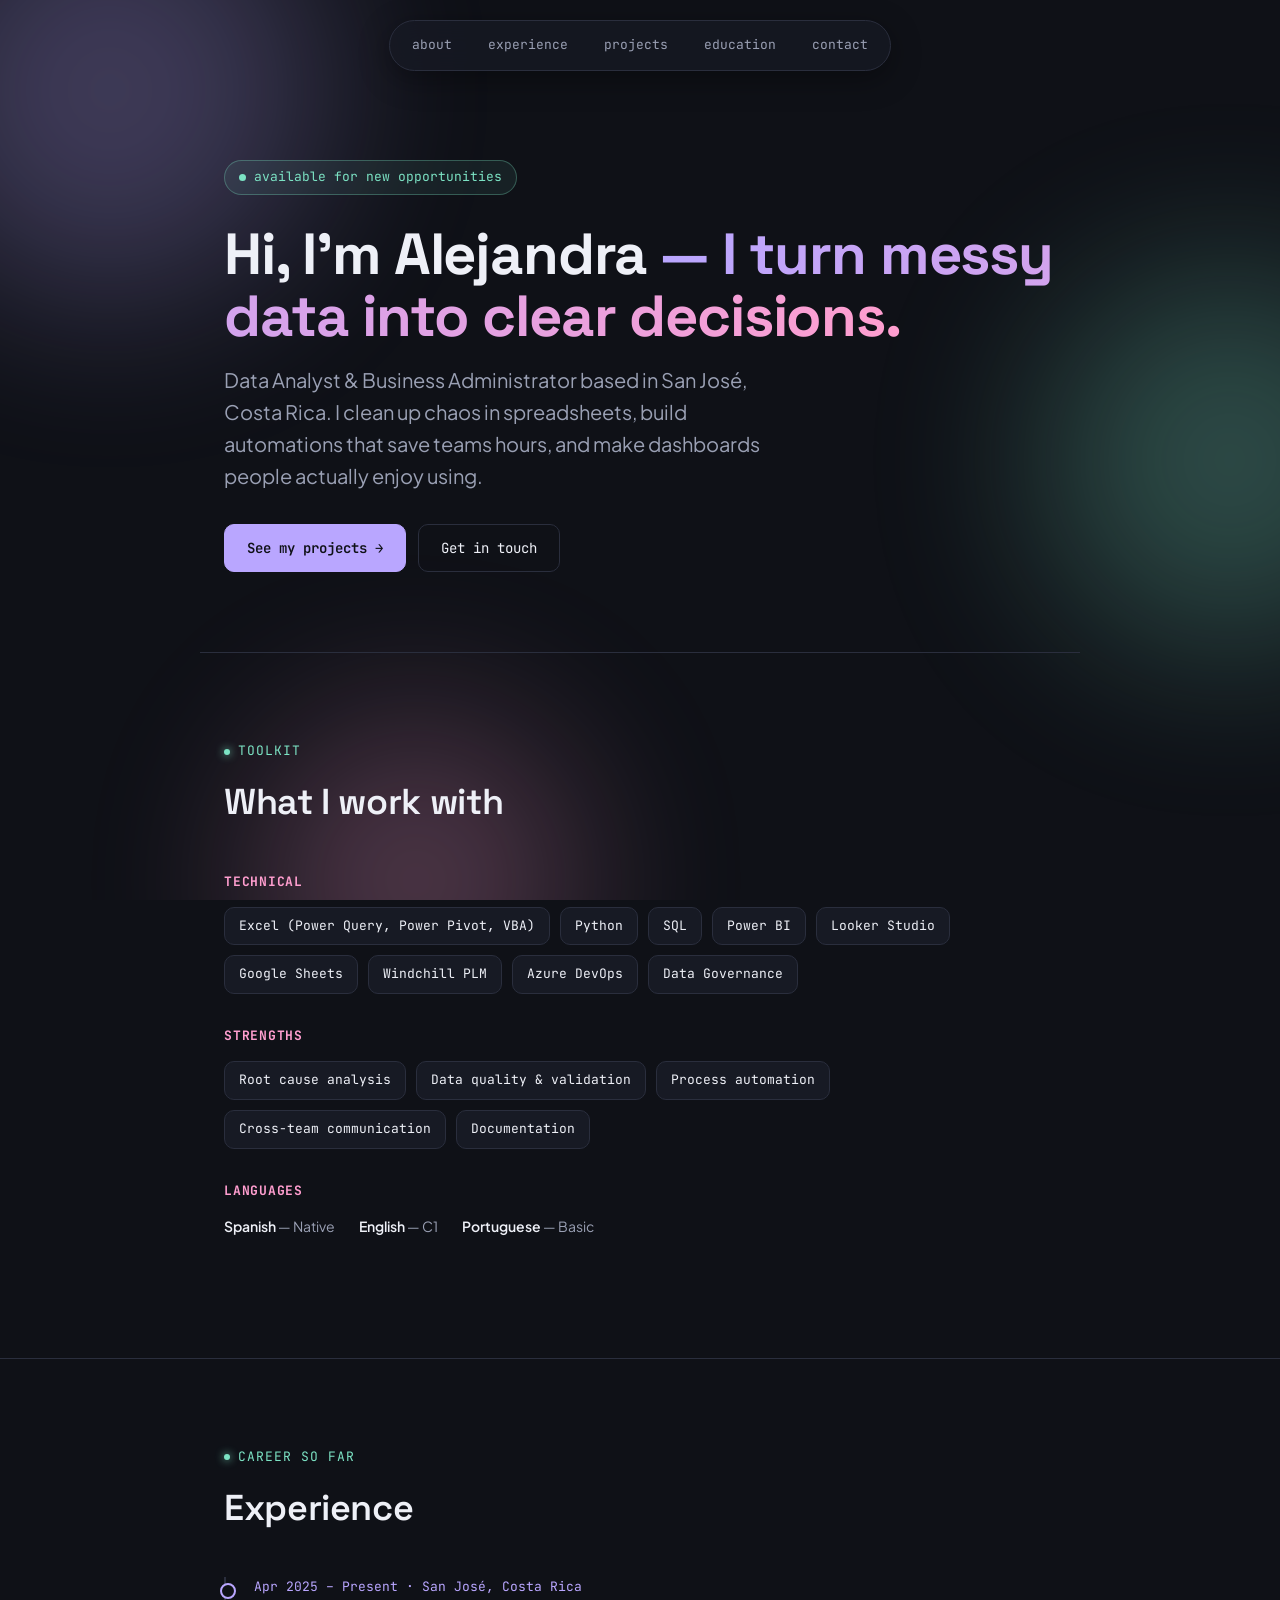
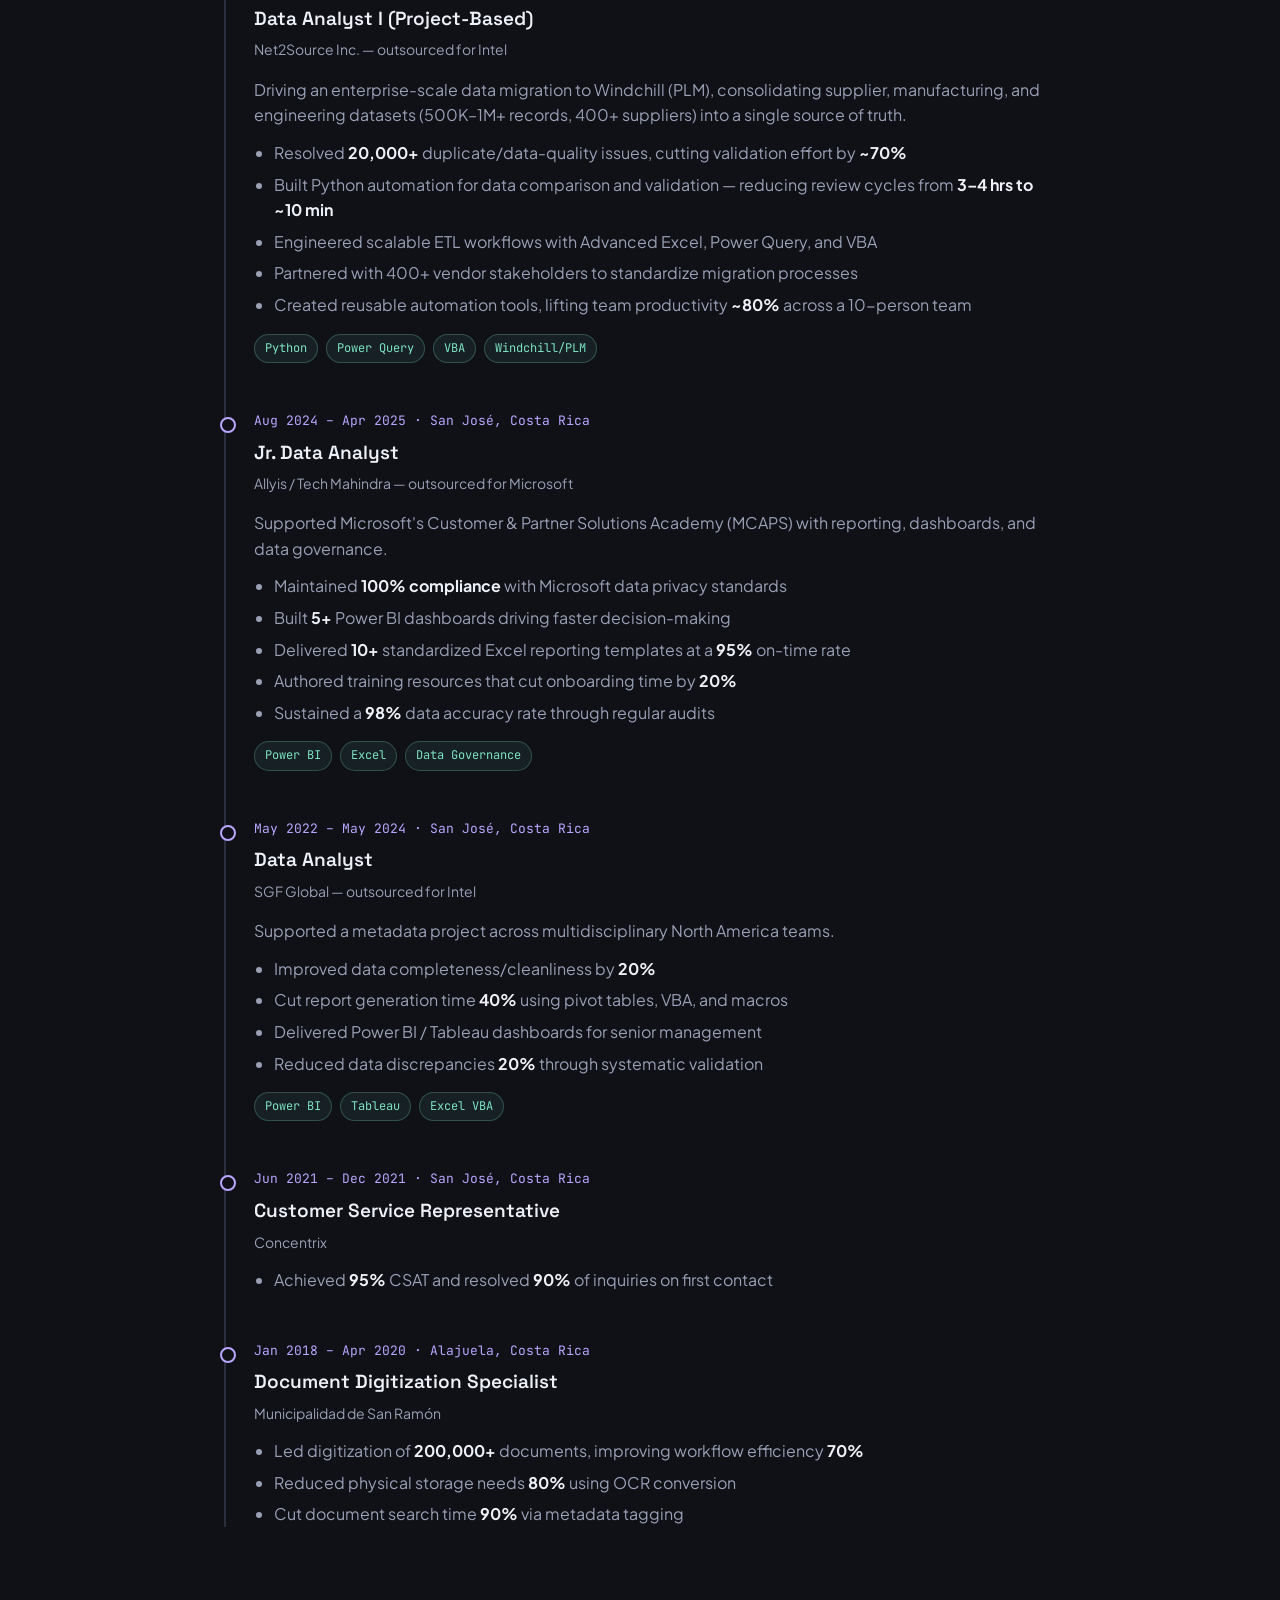
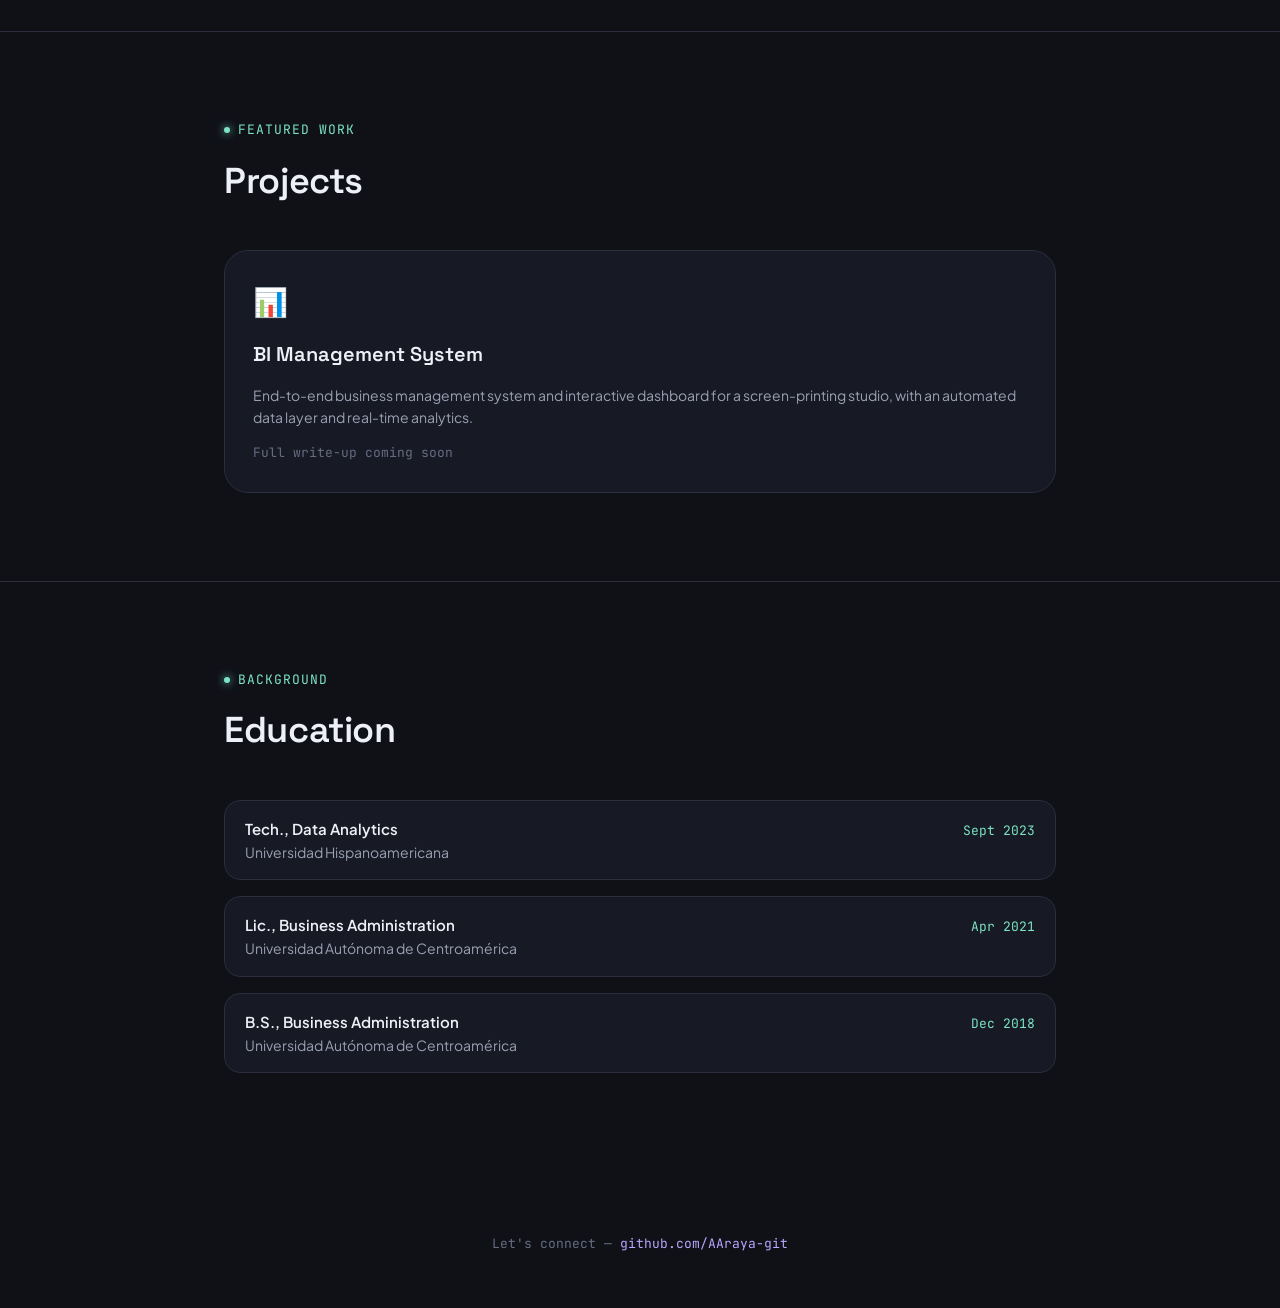
==== index.html @ 1ccbc2a0 "Add files via upload" ====
<!DOCTYPE html>
<html lang="en">
<head>
<meta charset="UTF-8">
<meta name="viewport" content="width=device-width, initial-scale=1.0">
<title>Alejandra Araya — Data Analyst</title>
<meta name="description" content="Data Analyst & Business Administrator specializing in data quality, automation, and analytics.">
<link rel="preconnect" href="https://fonts.googleapis.com">
<link rel="preconnect" href="https://fonts.gstatic.com" crossorigin>
<link href="https://fonts.googleapis.com/css2?family=Space+Grotesk:wght@500;600;700&family=Plus+Jakarta+Sans:wght@400;500;600&family=JetBrains+Mono:wght@400;500&display=swap" rel="stylesheet">
<link rel="stylesheet" href="style.css">
</head>
<body>

<div class="orb-field">
  <div class="orb orb-1"></div>
  <div class="orb orb-2"></div>
  <div class="orb orb-3"></div>
</div>

<nav class="nav-pill">
  <a href="#about">about</a>
  <a href="#experience">experience</a>
  <a href="#projects">projects</a>
  <a href="#education">education</a>
  <a href="#contact">contact</a>
</nav>

<header class="hero wrap" id="about">
  <div class="status-chip"><span class="dot"></span> available for new opportunities</div>
  <h1>Hi, I'm Alejandra <span class="accent">— I turn messy data into clear decisions.</span></h1>
  <p class="role">Data Analyst &amp; Business Administrator based in San José, Costa Rica. I clean up chaos in spreadsheets, build automations that save teams hours, and make dashboards people actually enjoy using.</p>
  <div class="hero-cta">
    <a class="btn btn-primary" href="#projects">See my projects →</a>
    <a class="btn" href="#contact">Get in touch</a>
  </div>
</header>

<section id="skills">
  <div class="wrap">
    <p class="eyebrow">toolkit</p>
    <h2 class="section-title">What I work with</h2>

    <div class="skills-block">
      <h3>Technical</h3>
      <div class="chip-row">
        <span class="chip">Excel (Power Query, Power Pivot, VBA)</span>
        <span class="chip">Python</span>
        <span class="chip">SQL</span>
        <span class="chip">Power BI</span>
        <span class="chip">Looker Studio</span>
        <span class="chip">Google Sheets</span>
        <span class="chip">Windchill PLM</span>
        <span class="chip">Azure DevOps</span>
        <span class="chip">Data Governance</span>
      </div>
    </div>

    <div class="skills-block">
      <h3>Strengths</h3>
      <div class="chip-row">
        <span class="chip">Root cause analysis</span>
        <span class="chip">Data quality &amp; validation</span>
        <span class="chip">Process automation</span>
        <span class="chip">Cross-team communication</span>
        <span class="chip">Documentation</span>
      </div>
    </div>

    <div class="skills-block">
      <h3>Languages</h3>
      <div class="langs">
        <span class="lang-item"><strong>Spanish</strong> — Native</span>
        <span class="lang-item"><strong>English</strong> — C1</span>
        <span class="lang-item"><strong>Portuguese</strong> — Basic</span>
      </div>
    </div>
  </div>
</section>

<section id="experience">
  <div class="wrap">
    <p class="eyebrow">career so far</p>
    <h2 class="section-title">Experience</h2>

    <div class="timeline">

      <div class="timeline-item">
        <div class="timeline-date">Apr 2025 – Present · San José, Costa Rica</div>
        <h3>Data Analyst I (Project-Based)</h3>
        <div class="company">Net2Source Inc. — outsourced for Intel</div>
        <p class="summary">Driving an enterprise-scale data migration to Windchill (PLM), consolidating supplier, manufacturing, and engineering datasets (500K–1M+ records, 400+ suppliers) into a single source of truth.</p>
        <ul>
          <li>Resolved <strong>20,000+</strong> duplicate/data-quality issues, cutting validation effort by <strong>~70%</strong></li>
          <li>Built Python automation for data comparison and validation — reducing review cycles from <strong>3–4 hrs to ~10 min</strong></li>
          <li>Engineered scalable ETL workflows with Advanced Excel, Power Query, and VBA</li>
          <li>Partnered with 400+ vendor stakeholders to standardize migration processes</li>
          <li>Created reusable automation tools, lifting team productivity <strong>~80%</strong> across a 10-person team</li>
        </ul>
        <div class="stack-row">
          <span class="stack-tag">Python</span>
          <span class="stack-tag">Power Query</span>
          <span class="stack-tag">VBA</span>
          <span class="stack-tag">Windchill/PLM</span>
        </div>
      </div>

      <div class="timeline-item">
        <div class="timeline-date">Aug 2024 – Apr 2025 · San José, Costa Rica</div>
        <h3>Jr. Data Analyst</h3>
        <div class="company">Allyis / Tech Mahindra — outsourced for Microsoft</div>
        <p class="summary">Supported Microsoft's Customer &amp; Partner Solutions Academy (MCAPS) with reporting, dashboards, and data governance.</p>
        <ul>
          <li>Maintained <strong>100% compliance</strong> with Microsoft data privacy standards</li>
          <li>Built <strong>5+</strong> Power BI dashboards driving faster decision-making</li>
          <li>Delivered <strong>10+</strong> standardized Excel reporting templates at a <strong>95%</strong> on-time rate</li>
          <li>Authored training resources that cut onboarding time by <strong>20%</strong></li>
          <li>Sustained a <strong>98%</strong> data accuracy rate through regular audits</li>
        </ul>
        <div class="stack-row">
          <span class="stack-tag">Power BI</span>
          <span class="stack-tag">Excel</span>
          <span class="stack-tag">Data Governance</span>
        </div>
      </div>

      <div class="timeline-item">
        <div class="timeline-date">May 2022 – May 2024 · San José, Costa Rica</div>
        <h3>Data Analyst</h3>
        <div class="company">SGF Global — outsourced for Intel</div>
        <p class="summary">Supported a metadata project across multidisciplinary North America teams.</p>
        <ul>
          <li>Improved data completeness/cleanliness by <strong>20%</strong></li>
          <li>Cut report generation time <strong>40%</strong> using pivot tables, VBA, and macros</li>
          <li>Delivered Power BI / Tableau dashboards for senior management</li>
          <li>Reduced data discrepancies <strong>20%</strong> through systematic validation</li>
        </ul>
        <div class="stack-row">
          <span class="stack-tag">Power BI</span>
          <span class="stack-tag">Tableau</span>
          <span class="stack-tag">Excel VBA</span>
        </div>
      </div>

      <div class="timeline-item">
        <div class="timeline-date">Jun 2021 – Dec 2021 · San José, Costa Rica</div>
        <h3>Customer Service Representative</h3>
        <div class="company">Concentrix</div>
        <ul>
          <li>Achieved <strong>95%</strong> CSAT and resolved <strong>90%</strong> of inquiries on first contact</li>
        </ul>
      </div>

      <div class="timeline-item">
        <div class="timeline-date">Jan 2018 – Apr 2020 · Alajuela, Costa Rica</div>
        <h3>Document Digitization Specialist</h3>
        <div class="company">Municipalidad de San Ramón</div>
        <ul>
          <li>Led digitization of <strong>200,000+</strong> documents, improving workflow efficiency <strong>70%</strong></li>
          <li>Reduced physical storage needs <strong>80%</strong> using OCR conversion</li>
          <li>Cut document search time <strong>90%</strong> via metadata tagging</li>
        </ul>
      </div>

    </div>
  </div>
</section>

<section id="projects">
  <div class="wrap">
    <p class="eyebrow">featured work</p>
    <h2 class="section-title">Projects</h2>

    <div class="project-grid">
      <div class="project-card" style="cursor:default;">
        <div class="emoji">📊</div>
        <h3>BI Management System</h3>
        <p>End-to-end business management system and interactive dashboard for a screen-printing studio, with an automated data layer and real-time analytics.</p>
        <span class="view-link" style="color:var(--text-faint);">Full write-up coming soon</span>
      </div>
    </div>
  </div>
</section>

<section id="education">
  <div class="wrap">
    <p class="eyebrow">background</p>
    <h2 class="section-title">Education</h2>

    <div class="edu-list">
      <div class="edu-item">
        <div>
          <div class="degree">Tech., Data Analytics</div>
          <div class="school">Universidad Hispanoamericana</div>
        </div>
        <div class="year">Sept 2023</div>
      </div>
      <div class="edu-item">
        <div>
          <div class="degree">Lic., Business Administration</div>
          <div class="school">Universidad Autónoma de Centroamérica</div>
        </div>
        <div class="year">Apr 2021</div>
      </div>
      <div class="edu-item">
        <div>
          <div class="degree">B.S., Business Administration</div>
          <div class="school">Universidad Autónoma de Centroamérica</div>
        </div>
        <div class="year">Dec 2018</div>
      </div>
    </div>
  </div>
</section>

<footer id="contact">
  <div class="wrap">
    <p>Let's connect — <a href="https://github.com/AAraya-git">github.com/AAraya-git</a></p>
  </div>
</footer>

</body>
</html>
---- style.css ----
/* =============================================
   Alejandra Araya — Portfolio
   Design tokens: dark, techy, cute
   ============================================= */

:root {
  --bg-deep: #0f1117;
  --bg-panel: #171a24;
  --bg-panel-hover: #1d2130;
  --border-soft: #2a2e3d;

  --lavender: #b9a6ff;
  --mint: #7ce3c4;
  --pink: #ff9ecf;

  --text-primary: #eef0f7;
  --text-muted: #9aa0b4;
  --text-faint: #666c82;

  --font-display: "Space Grotesk", sans-serif;
  --font-body: "Plus Jakarta Sans", sans-serif;
  --font-mono: "JetBrains Mono", monospace;

  --radius-lg: 24px;
  --radius-md: 16px;
  --radius-sm: 10px;

  --max-width: 880px;
}

* { box-sizing: border-box; }

html {
  scroll-behavior: smooth;
}

@media (prefers-reduced-motion: reduce) {
  html { scroll-behavior: auto; }
  *, *::before, *::after {
    animation-duration: 0.01ms !important;
    animation-iteration-count: 1 !important;
    transition-duration: 0.01ms !important;
  }
}

body {
  margin: 0;
  background: var(--bg-deep);
  color: var(--text-primary);
  font-family: var(--font-body);
  font-size: 16px;
  line-height: 1.6;
  -webkit-font-smoothing: antialiased;
  overflow-x: hidden;
}

/* ---------- Background ambience ---------- */

.orb-field {
  position: fixed;
  inset: 0;
  z-index: 0;
  pointer-events: none;
  overflow: hidden;
}

.orb {
  position: absolute;
  border-radius: 50%;
  filter: blur(90px);
  opacity: 0.28;
  animation: drift 22s ease-in-out infinite;
}

.orb-1 {
  width: 420px; height: 420px;
  background: var(--lavender);
  top: -120px; left: -100px;
  animation-delay: 0s;
}

.orb-2 {
  width: 380px; height: 380px;
  background: var(--mint);
  top: 30%; right: -140px;
  animation-delay: -8s;
}

.orb-3 {
  width: 320px; height: 320px;
  background: var(--pink);
  bottom: -140px; left: 20%;
  animation-delay: -14s;
}

@keyframes drift {
  0%, 100% { transform: translate(0, 0) scale(1); }
  50% { transform: translate(30px, -30px) scale(1.08); }
}

/* ---------- Layout shell ---------- */

.wrap {
  position: relative;
  z-index: 1;
  max-width: var(--max-width);
  margin: 0 auto;
  padding: 0 24px;
}

section {
  padding: 88px 0;
  border-bottom: 1px solid var(--border-soft);
}

section:last-of-type { border-bottom: none; }

.eyebrow {
  font-family: var(--font-mono);
  font-size: 13px;
  letter-spacing: 0.08em;
  text-transform: uppercase;
  color: var(--mint);
  margin: 0 0 12px;
  display: flex;
  align-items: center;
  gap: 8px;
}

.eyebrow::before {
  content: "";
  width: 6px;
  height: 6px;
  border-radius: 50%;
  background: var(--mint);
  box-shadow: 0 0 8px var(--mint);
}

h2.section-title {
  font-family: var(--font-display);
  font-size: clamp(28px, 4vw, 36px);
  margin: 0 0 40px;
  font-weight: 600;
  letter-spacing: -0.01em;
}

/* ---------- Nav ---------- */

.nav-pill {
  position: fixed;
  top: 20px;
  left: 50%;
  transform: translateX(-50%);
  z-index: 10;
  display: flex;
  gap: 4px;
  background: rgba(23, 26, 36, 0.75);
  backdrop-filter: blur(14px);
  border: 1px solid var(--border-soft);
  border-radius: 999px;
  padding: 6px;
  box-shadow: 0 8px 30px rgba(0,0,0,0.35);
}

.nav-pill a {
  font-family: var(--font-mono);
  font-size: 13px;
  color: var(--text-muted);
  text-decoration: none;
  padding: 8px 16px;
  border-radius: 999px;
  transition: color 0.2s, background 0.2s;
  white-space: nowrap;
}

.nav-pill a:hover,
.nav-pill a:focus-visible {
  color: var(--bg-deep);
  background: var(--mint);
}

/* ---------- Hero ---------- */

.hero {
  padding-top: 160px;
  padding-bottom: 80px;
  border-bottom: 1px solid var(--border-soft);
}

.status-chip {
  display: inline-flex;
  align-items: center;
  gap: 8px;
  font-family: var(--font-mono);
  font-size: 13px;
  color: var(--mint);
  background: rgba(124, 227, 196, 0.08);
  border: 1px solid rgba(124, 227, 196, 0.3);
  padding: 6px 14px;
  border-radius: 999px;
  margin-bottom: 28px;
}

.status-chip .dot {
  width: 7px;
  height: 7px;
  border-radius: 50%;
  background: var(--mint);
  box-shadow: 0 0 0 0 rgba(124, 227, 196, 0.6);
  animation: pulse 2s infinite;
}

@keyframes pulse {
  0% { box-shadow: 0 0 0 0 rgba(124, 227, 196, 0.5); }
  70% { box-shadow: 0 0 0 8px rgba(124, 227, 196, 0); }
  100% { box-shadow: 0 0 0 0 rgba(124, 227, 196, 0); }
}

.hero h1 {
  font-family: var(--font-display);
  font-size: clamp(38px, 6vw, 58px);
  line-height: 1.08;
  margin: 0 0 16px;
  font-weight: 700;
  letter-spacing: -0.02em;
}

.hero h1 .accent {
  background: linear-gradient(90deg, var(--lavender), var(--pink));
  -webkit-background-clip: text;
  background-clip: text;
  color: transparent;
}

.hero p.role {
  font-size: clamp(17px, 2.2vw, 20px);
  color: var(--text-muted);
  max-width: 560px;
  margin: 0 0 32px;
}

.hero-cta {
  display: flex;
  gap: 12px;
  flex-wrap: wrap;
}

.btn {
  font-family: var(--font-mono);
  font-size: 14px;
  text-decoration: none;
  padding: 12px 22px;
  border-radius: var(--radius-sm);
  border: 1px solid var(--border-soft);
  color: var(--text-primary);
  transition: transform 0.15s, border-color 0.15s, background 0.15s;
  display: inline-flex;
  align-items: center;
  gap: 8px;
}

.btn:hover, .btn:focus-visible {
  transform: translateY(-2px);
  border-color: var(--lavender);
}

.btn-primary {
  background: var(--lavender);
  color: var(--bg-deep);
  border-color: var(--lavender);
  font-weight: 600;
}

.btn-primary:hover, .btn-primary:focus-visible {
  background: #cabdff;
}

/* ---------- Skills ---------- */

.skills-block {
  margin-bottom: 32px;
}

.skills-block h3 {
  font-family: var(--font-mono);
  font-size: 13px;
  text-transform: uppercase;
  letter-spacing: 0.06em;
  color: var(--pink);
  margin: 0 0 14px;
}

.chip-row {
  display: flex;
  flex-wrap: wrap;
  gap: 10px;
}

.chip {
  font-family: var(--font-mono);
  font-size: 13px;
  background: var(--bg-panel);
  border: 1px solid var(--border-soft);
  color: var(--text-primary);
  padding: 8px 14px;
  border-radius: var(--radius-sm);
  transition: border-color 0.2s, box-shadow 0.2s, transform 0.2s;
}

.chip:hover {
  border-color: var(--mint);
  box-shadow: 0 0 16px rgba(124, 227, 196, 0.25);
  transform: translateY(-2px);
}

.langs {
  display: flex;
  gap: 24px;
  flex-wrap: wrap;
  margin-top: 8px;
}

.lang-item {
  font-size: 14px;
  color: var(--text-muted);
}

.lang-item strong {
  color: var(--text-primary);
  font-weight: 600;
}

/* ---------- Timeline (experience) ---------- */

.timeline {
  position: relative;
  padding-left: 28px;
  border-left: 2px solid var(--border-soft);
}

.timeline-item {
  position: relative;
  margin-bottom: 48px;
}

.timeline-item:last-child { margin-bottom: 0; }

.timeline-item::before {
  content: "";
  position: absolute;
  left: -34px;
  top: 6px;
  width: 12px;
  height: 12px;
  border-radius: 50%;
  background: var(--bg-deep);
  border: 2px solid var(--lavender);
}

.timeline-date {
  font-family: var(--font-mono);
  font-size: 13px;
  color: var(--lavender);
  margin-bottom: 6px;
}

.timeline-item h3 {
  font-family: var(--font-display);
  font-size: 19px;
  margin: 0 0 4px;
  font-weight: 600;
}

.timeline-item .company {
  color: var(--text-muted);
  font-size: 14px;
  margin-bottom: 14px;
}

.timeline-item p.summary {
  color: var(--text-muted);
  margin-bottom: 12px;
}

.timeline-item ul {
  margin: 0 0 16px;
  padding-left: 20px;
  color: var(--text-muted);
}

.timeline-item ul li {
  margin-bottom: 6px;
}

.timeline-item ul li strong {
  color: var(--text-primary);
}

.stack-row {
  display: flex;
  flex-wrap: wrap;
  gap: 8px;
}

.stack-tag {
  font-family: var(--font-mono);
  font-size: 12px;
  color: var(--mint);
  background: rgba(124, 227, 196, 0.08);
  border: 1px solid rgba(124, 227, 196, 0.25);
  padding: 4px 10px;
  border-radius: 999px;
}

/* ---------- Projects ---------- */

.project-grid {
  display: grid;
  grid-template-columns: repeat(auto-fit, minmax(260px, 1fr));
  gap: 20px;
}

.project-card {
  background: var(--bg-panel);
  border: 1px solid var(--border-soft);
  border-radius: var(--radius-lg);
  padding: 28px;
  text-decoration: none;
  color: var(--text-primary);
  display: flex;
  flex-direction: column;
  gap: 14px;
  transition: transform 0.2s, border-color 0.2s, background 0.2s;
}

.project-card:hover, .project-card:focus-visible {
  transform: translateY(-4px);
  border-color: var(--pink);
  background: var(--bg-panel-hover);
}

.project-card .emoji {
  font-size: 28px;
}

.project-card h3 {
  font-family: var(--font-display);
  font-size: 20px;
  margin: 0;
  font-weight: 600;
}

.project-card p {
  color: var(--text-muted);
  font-size: 14px;
  margin: 0;
  flex-grow: 1;
}

.project-card .view-link {
  font-family: var(--font-mono);
  font-size: 13px;
  color: var(--lavender);
  display: inline-flex;
  align-items: center;
  gap: 6px;
}

.project-card:hover .view-link {
  color: var(--pink);
}

/* ---------- Education ---------- */

.edu-list {
  display: flex;
  flex-direction: column;
  gap: 16px;
}

.edu-item {
  display: flex;
  justify-content: space-between;
  align-items: baseline;
  flex-wrap: wrap;
  gap: 4px;
  padding: 16px 20px;
  background: var(--bg-panel);
  border: 1px solid var(--border-soft);
  border-radius: var(--radius-md);
}

.edu-item .degree {
  font-weight: 600;
  font-size: 15px;
}

.edu-item .school {
  color: var(--text-muted);
  font-size: 14px;
}

.edu-item .year {
  font-family: var(--font-mono);
  font-size: 13px;
  color: var(--mint);
}

/* ---------- Footer ---------- */

footer {
  padding: 60px 0 40px;
  text-align: center;
}

footer p {
  color: var(--text-faint);
  font-family: var(--font-mono);
  font-size: 13px;
}

footer a {
  color: var(--lavender);
  text-decoration: none;
}

footer a:hover { color: var(--pink); }

/* ---------- Project detail page ---------- */

.detail-hero {
  padding-top: 150px;
  padding-bottom: 60px;
}

.back-link {
  font-family: var(--font-mono);
  font-size: 13px;
  color: var(--text-muted);
  text-decoration: none;
  display: inline-flex;
  align-items: center;
  gap: 6px;
  margin-bottom: 28px;
  transition: color 0.2s;
}

.back-link:hover { color: var(--mint); }

.detail-hero h1 {
  font-family: var(--font-display);
  font-size: clamp(30px, 5vw, 44px);
  margin: 0 0 16px;
}

.detail-meta {
  display: flex;
  gap: 10px;
  flex-wrap: wrap;
  margin-bottom: 20px;
}

.detail-block {
  margin-bottom: 40px;
}

.detail-block h2 {
  font-family: var(--font-display);
  font-size: 20px;
  color: var(--pink);
  margin: 0 0 14px;
}

.detail-block p, .detail-block li {
  color: var(--text-muted);
}

.detail-block ul {
  padding-left: 20px;
}

/* ---------- Focus visibility ---------- */

a:focus-visible, button:focus-visible {
  outline: 2px solid var(--mint);
  outline-offset: 3px;
}

/* ---------- Responsive ---------- */

@media (max-width: 600px) {
  .nav-pill {
    display: none;
  }
  .hero { padding-top: 100px; }
  section { padding: 60px 0; }
  .timeline { padding-left: 20px; }
  .timeline-item::before { left: -26px; }
}
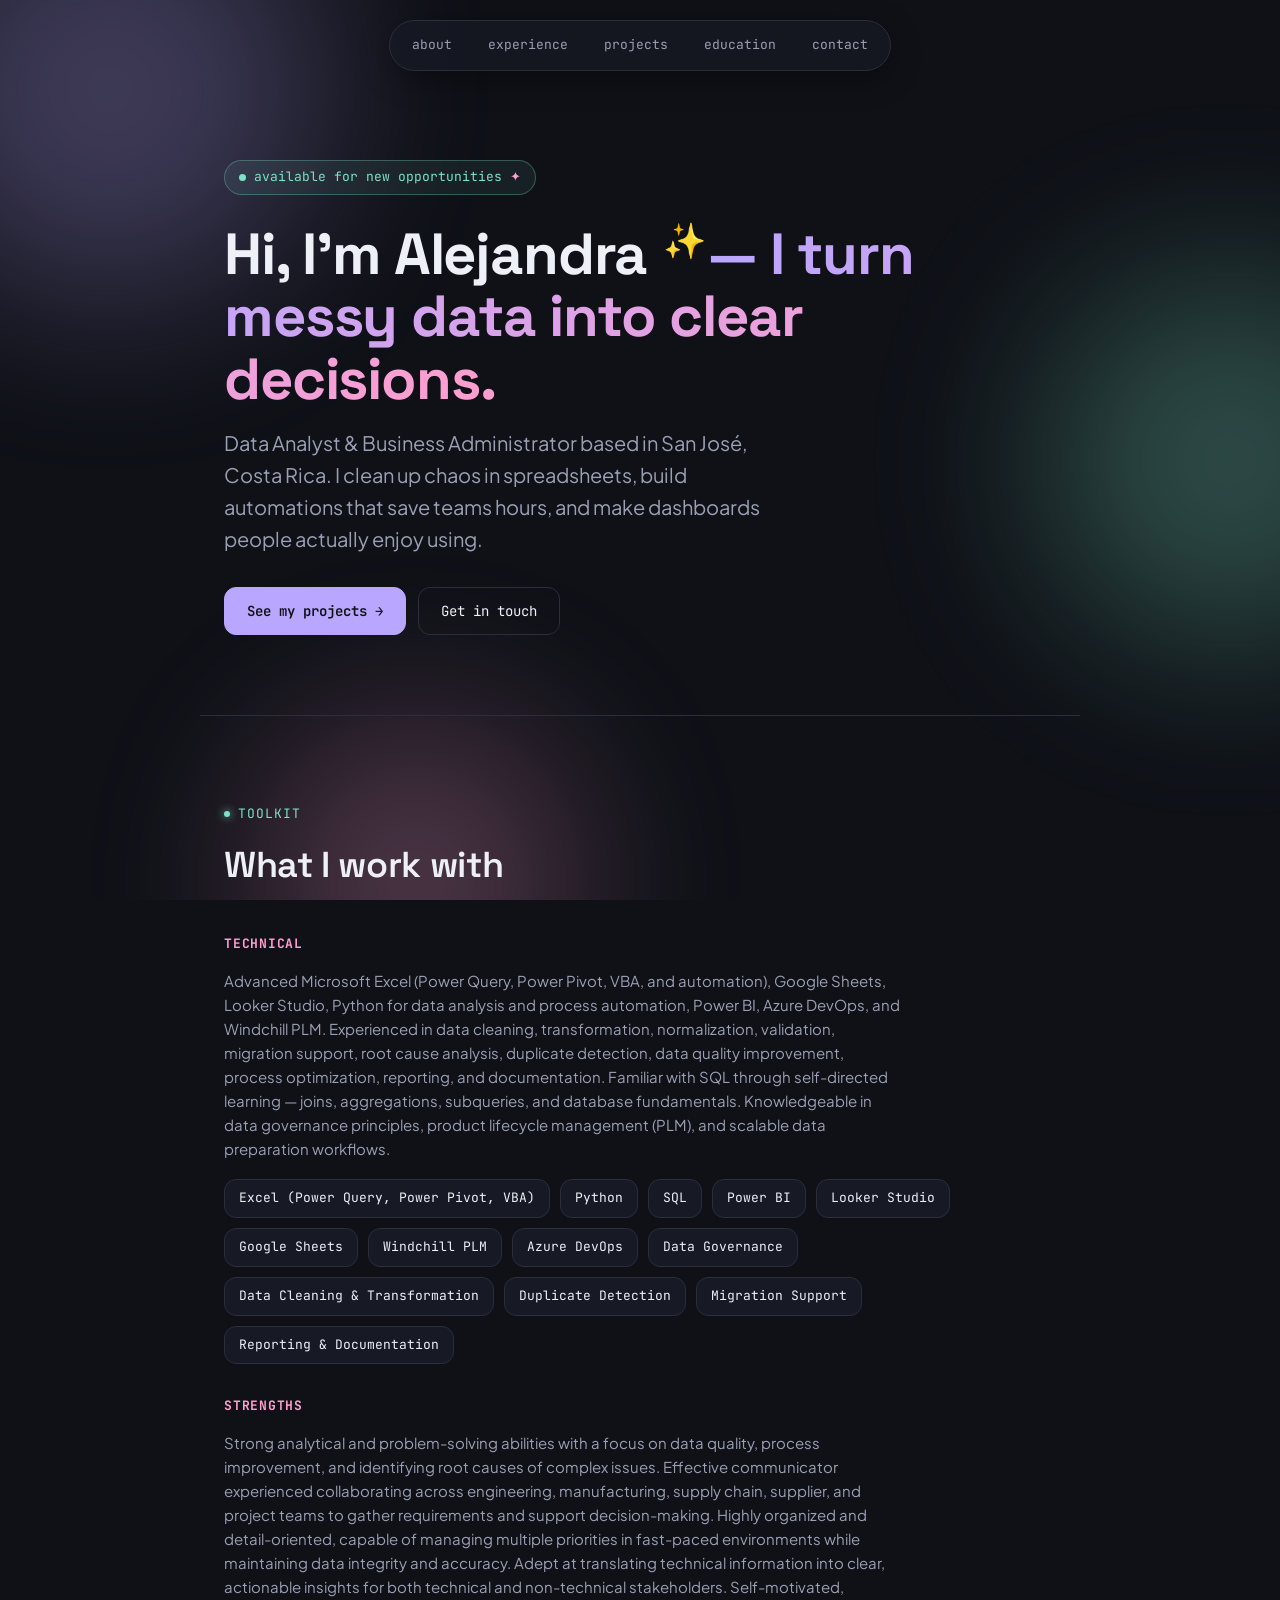
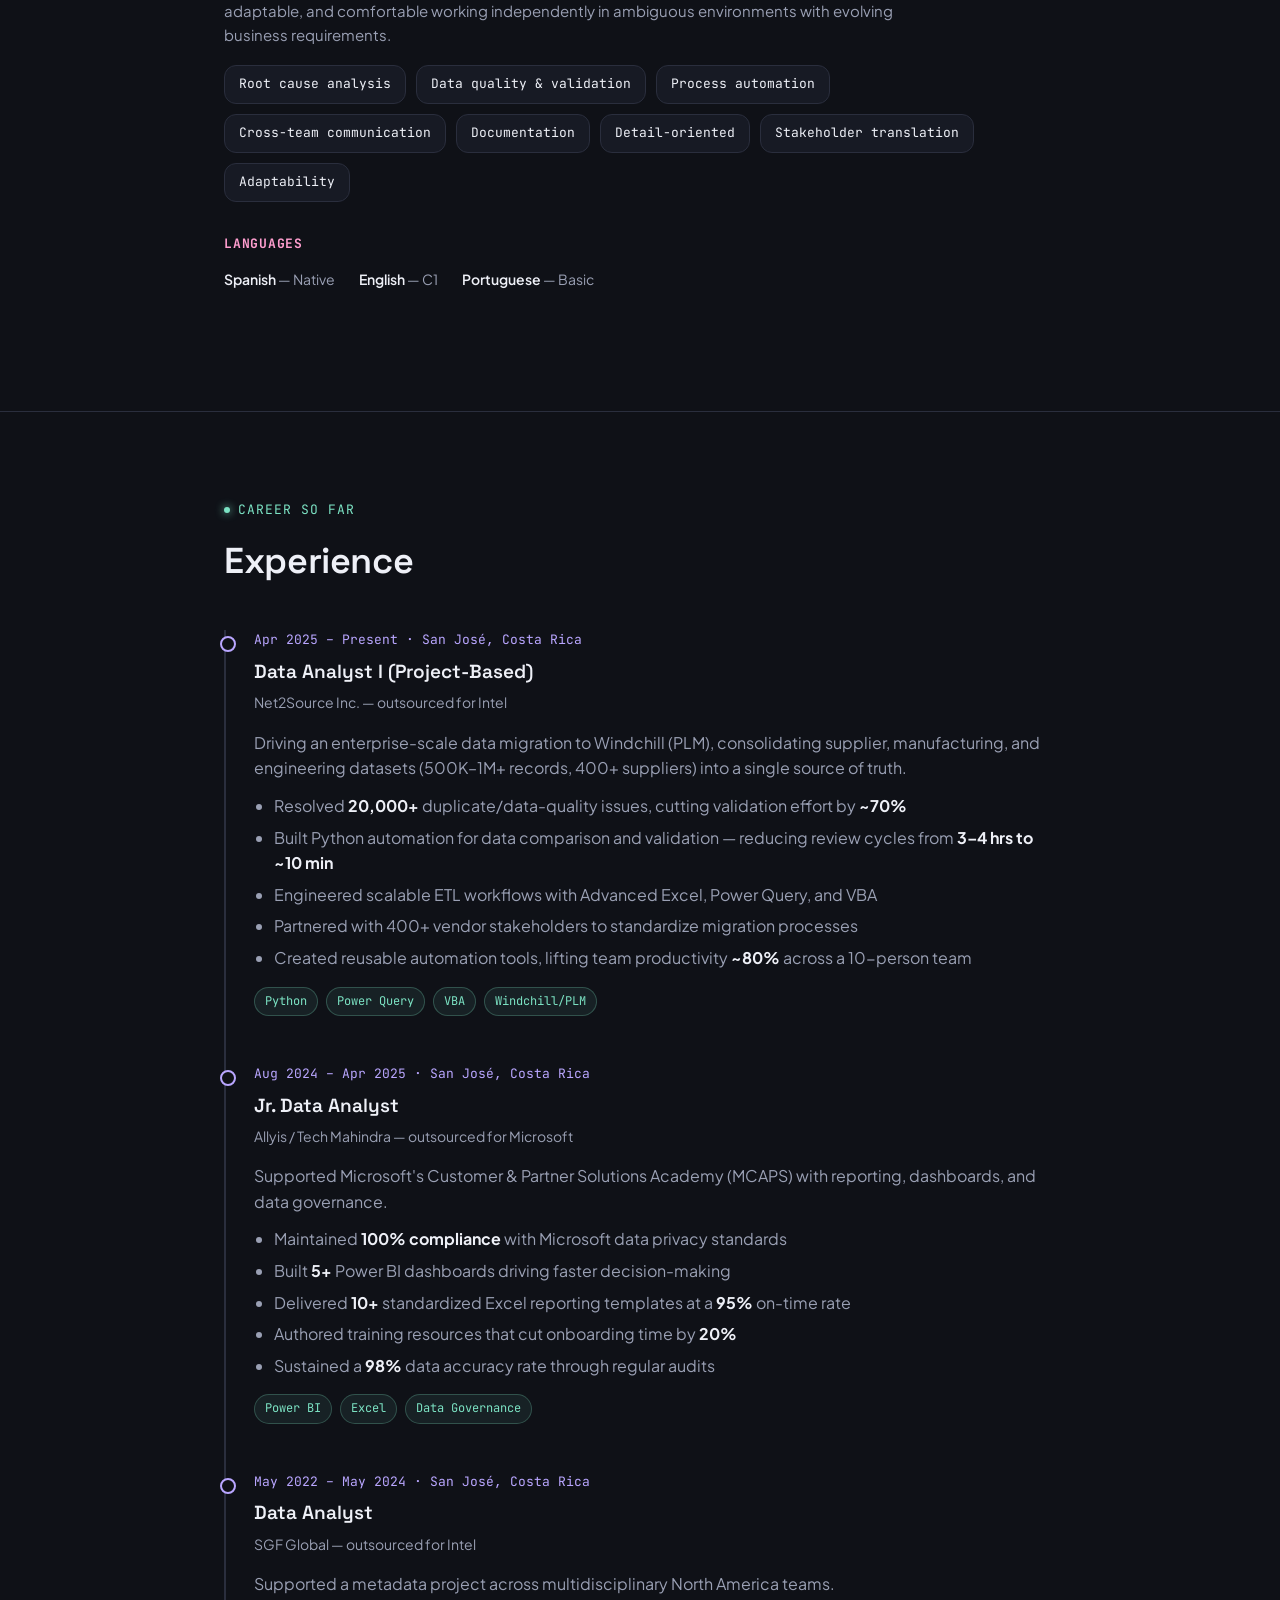
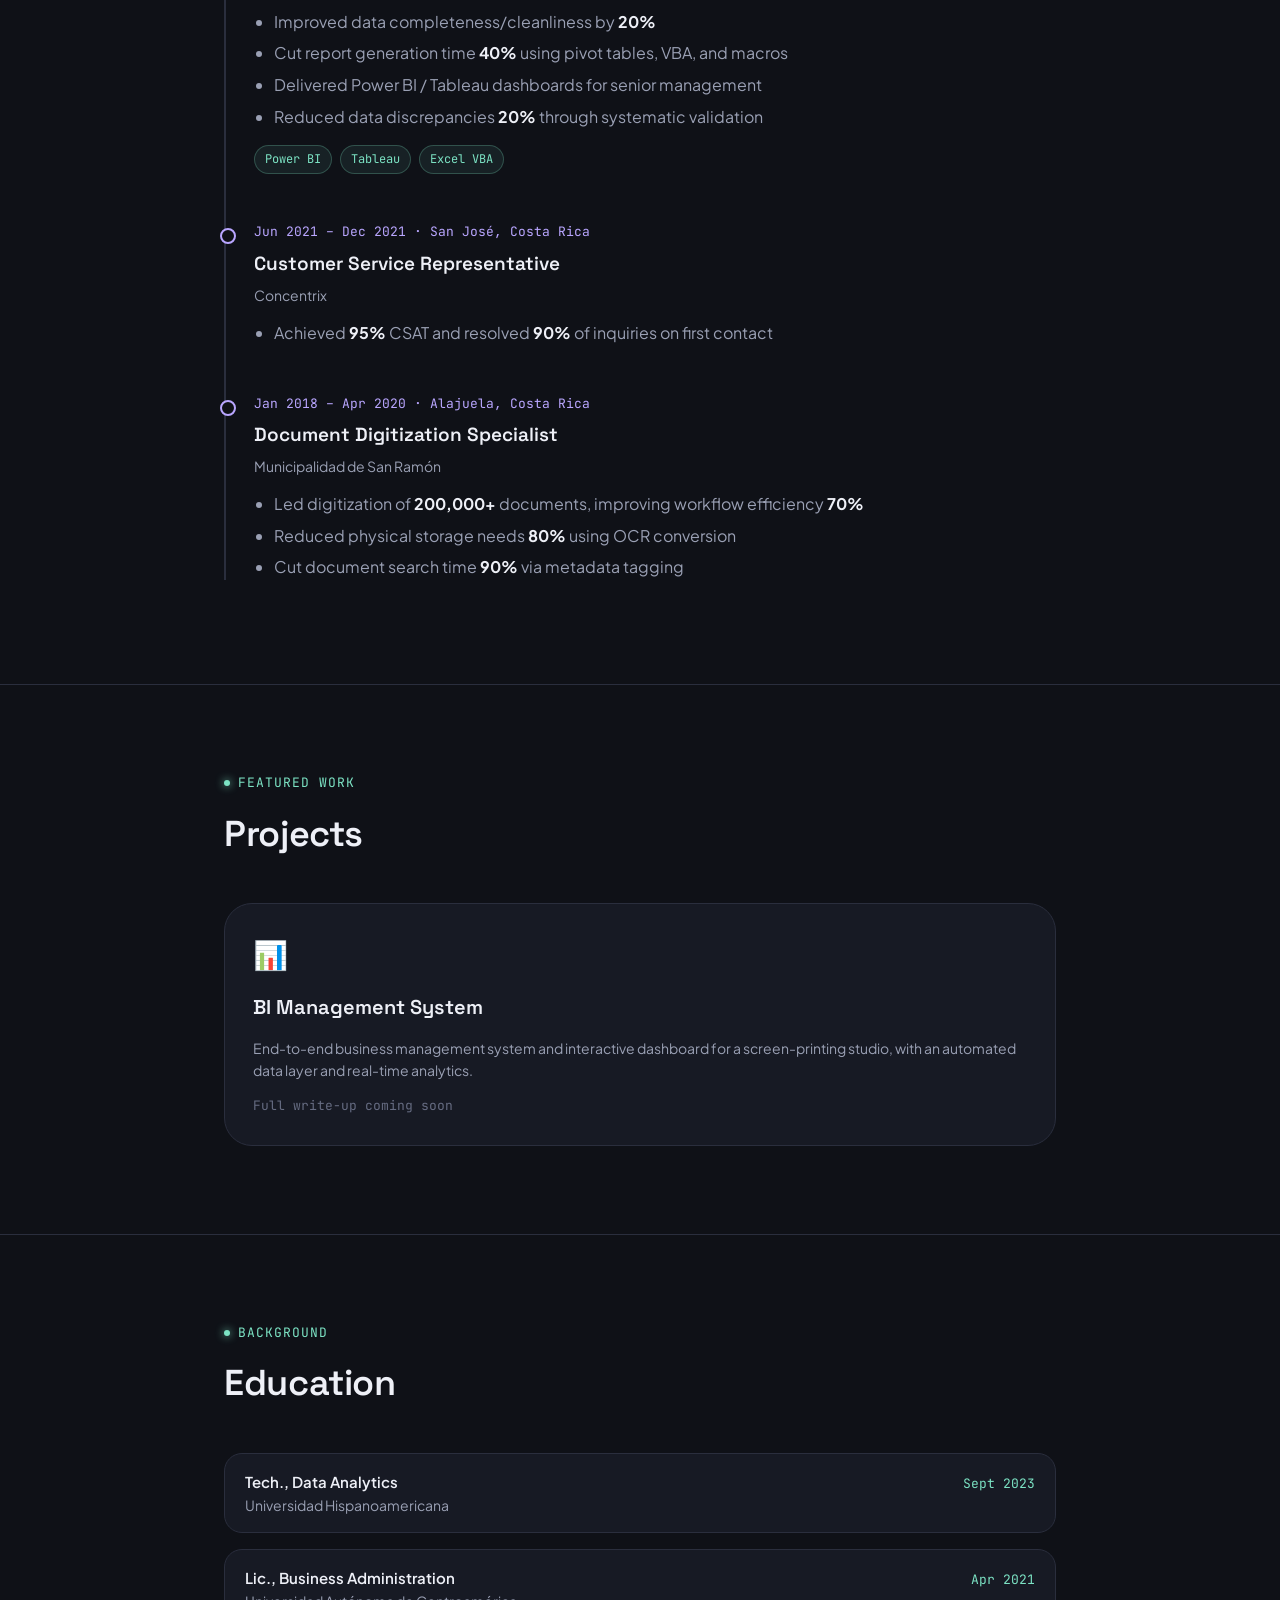
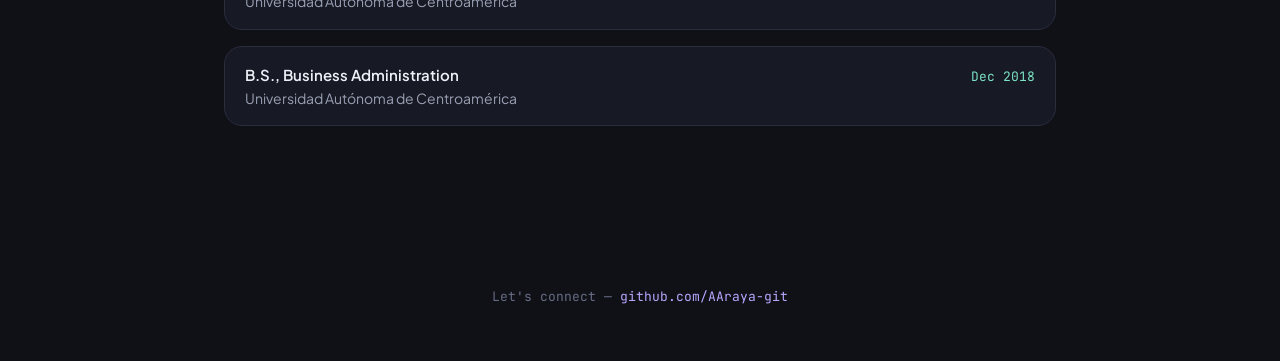
==== commit 2169b4e0: "Add files via upload" ====
--- a/index.html
+++ b/index.html
@@ -27,8 +27,8 @@
 </nav>
 
 <header class="hero wrap" id="about">
-  <div class="status-chip"><span class="dot"></span> available for new opportunities</div>
-  <h1>Hi, I'm Alejandra <span class="accent">— I turn messy data into clear decisions.</span></h1>
+  <div class="status-chip"><span class="dot"></span> available for new opportunities <span class="tiny-star">✦</span></div>
+  <h1>Hi, I'm Alejandra <span class="sparkle">✨</span><span class="accent">— I turn messy data into clear decisions.</span></h1>
   <p class="role">Data Analyst &amp; Business Administrator based in San José, Costa Rica. I clean up chaos in spreadsheets, build automations that save teams hours, and make dashboards people actually enjoy using.</p>
   <div class="hero-cta">
     <a class="btn btn-primary" href="#projects">See my projects →</a>
@@ -43,6 +43,7 @@
 
     <div class="skills-block">
       <h3>Technical</h3>
+      <p class="skills-summary">Advanced Microsoft Excel (Power Query, Power Pivot, VBA, and automation), Google Sheets, Looker Studio, Python for data analysis and process automation, Power BI, Azure DevOps, and Windchill PLM. Experienced in data cleaning, transformation, normalization, validation, migration support, root cause analysis, duplicate detection, data quality improvement, process optimization, reporting, and documentation. Familiar with SQL through self-directed learning — joins, aggregations, subqueries, and database fundamentals. Knowledgeable in data governance principles, product lifecycle management (PLM), and scalable data preparation workflows.</p>
       <div class="chip-row">
         <span class="chip">Excel (Power Query, Power Pivot, VBA)</span>
         <span class="chip">Python</span>
@@ -53,17 +54,25 @@
         <span class="chip">Windchill PLM</span>
         <span class="chip">Azure DevOps</span>
         <span class="chip">Data Governance</span>
+        <span class="chip">Data Cleaning &amp; Transformation</span>
+        <span class="chip">Duplicate Detection</span>
+        <span class="chip">Migration Support</span>
+        <span class="chip">Reporting &amp; Documentation</span>
       </div>
     </div>
 
     <div class="skills-block">
       <h3>Strengths</h3>
+      <p class="skills-summary">Strong analytical and problem-solving abilities with a focus on data quality, process improvement, and identifying root causes of complex issues. Effective communicator experienced collaborating across engineering, manufacturing, supply chain, supplier, and project teams to gather requirements and support decision-making. Highly organized and detail-oriented, capable of managing multiple priorities in fast-paced environments while maintaining data integrity and accuracy. Adept at translating technical information into clear, actionable insights for both technical and non-technical stakeholders. Self-motivated, adaptable, and comfortable working independently in ambiguous environments with evolving business requirements.</p>
       <div class="chip-row">
         <span class="chip">Root cause analysis</span>
         <span class="chip">Data quality &amp; validation</span>
         <span class="chip">Process automation</span>
         <span class="chip">Cross-team communication</span>
         <span class="chip">Documentation</span>
+        <span class="chip">Detail-oriented</span>
+        <span class="chip">Stakeholder translation</span>
+        <span class="chip">Adaptability</span>
       </div>
     </div>
 
--- a/style.css
+++ b/style.css
@@ -21,9 +21,9 @@
   --font-body: "Plus Jakarta Sans", sans-serif;
   --font-mono: "JetBrains Mono", monospace;
 
-  --radius-lg: 24px;
-  --radius-md: 16px;
-  --radius-sm: 10px;
+  --radius-lg: 28px;
+  --radius-md: 18px;
+  --radius-sm: 12px;
 
   --max-width: 880px;
 }
@@ -232,6 +232,30 @@
   color: transparent;
 }
 
+.sparkle {
+  display: inline-block;
+  font-size: 0.6em;
+  vertical-align: super;
+  margin: 0 2px;
+  transition: transform 0.4s cubic-bezier(0.34, 1.56, 0.64, 1);
+  cursor: default;
+}
+
+.hero h1:hover .sparkle {
+  transform: rotate(90deg) scale(1.3);
+}
+
+.tiny-star {
+  display: inline-block;
+  color: var(--pink);
+  animation: twinkle 2.4s ease-in-out infinite;
+}
+
+@keyframes twinkle {
+  0%, 100% { opacity: 1; transform: scale(1) rotate(0deg); }
+  50% { opacity: 0.5; transform: scale(0.8) rotate(20deg); }
+}
+
 .hero p.role {
   font-size: clamp(17px, 2.2vw, 20px);
   color: var(--text-muted);
@@ -253,14 +277,14 @@
   border-radius: var(--radius-sm);
   border: 1px solid var(--border-soft);
   color: var(--text-primary);
-  transition: transform 0.15s, border-color 0.15s, background 0.15s;
+  transition: transform 0.35s cubic-bezier(0.34, 1.56, 0.64, 1), border-color 0.15s, background 0.15s;
   display: inline-flex;
   align-items: center;
   gap: 8px;
 }
 
 .btn:hover, .btn:focus-visible {
-  transform: translateY(-2px);
+  transform: translateY(-3px) scale(1.03);
   border-color: var(--lavender);
 }
 
@@ -281,6 +305,13 @@
   margin-bottom: 32px;
 }
 
+.skills-summary {
+  color: var(--text-muted);
+  font-size: 15px;
+  max-width: 680px;
+  margin: 0 0 18px;
+}
+
 .skills-block h3 {
   font-family: var(--font-mono);
   font-size: 13px;
@@ -304,13 +335,13 @@
   color: var(--text-primary);
   padding: 8px 14px;
   border-radius: var(--radius-sm);
-  transition: border-color 0.2s, box-shadow 0.2s, transform 0.2s;
+  transition: border-color 0.2s, box-shadow 0.2s, transform 0.35s cubic-bezier(0.34, 1.56, 0.64, 1);
 }
 
 .chip:hover {
   border-color: var(--mint);
   box-shadow: 0 0 16px rgba(124, 227, 196, 0.25);
-  transform: translateY(-2px);
+  transform: translateY(-3px) scale(1.04);
 }
 
 .langs {
@@ -430,11 +461,11 @@
   display: flex;
   flex-direction: column;
   gap: 14px;
-  transition: transform 0.2s, border-color 0.2s, background 0.2s;
+  transition: transform 0.35s cubic-bezier(0.34, 1.56, 0.64, 1), border-color 0.2s, background 0.2s;
 }
 
 .project-card:hover, .project-card:focus-visible {
-  transform: translateY(-4px);
+  transform: translateY(-5px) scale(1.015);
   border-color: var(--pink);
   background: var(--bg-panel-hover);
 }
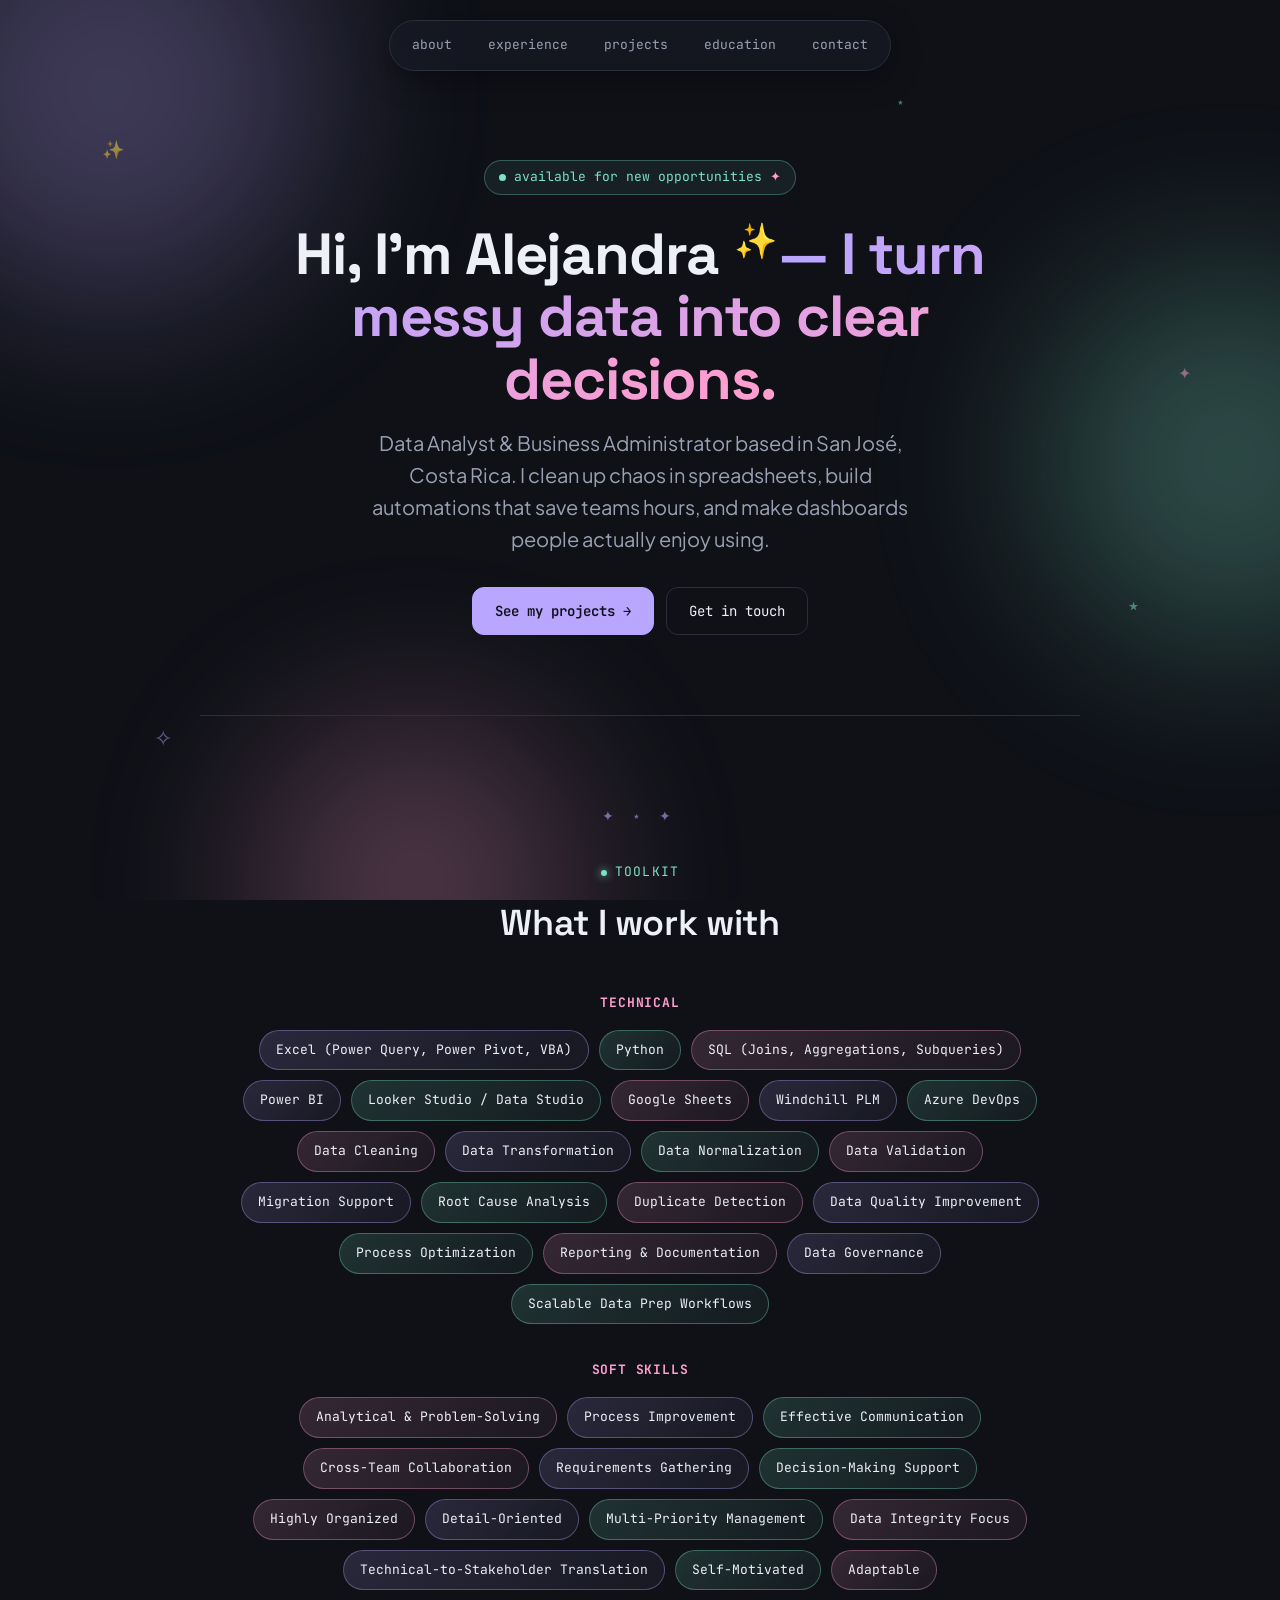
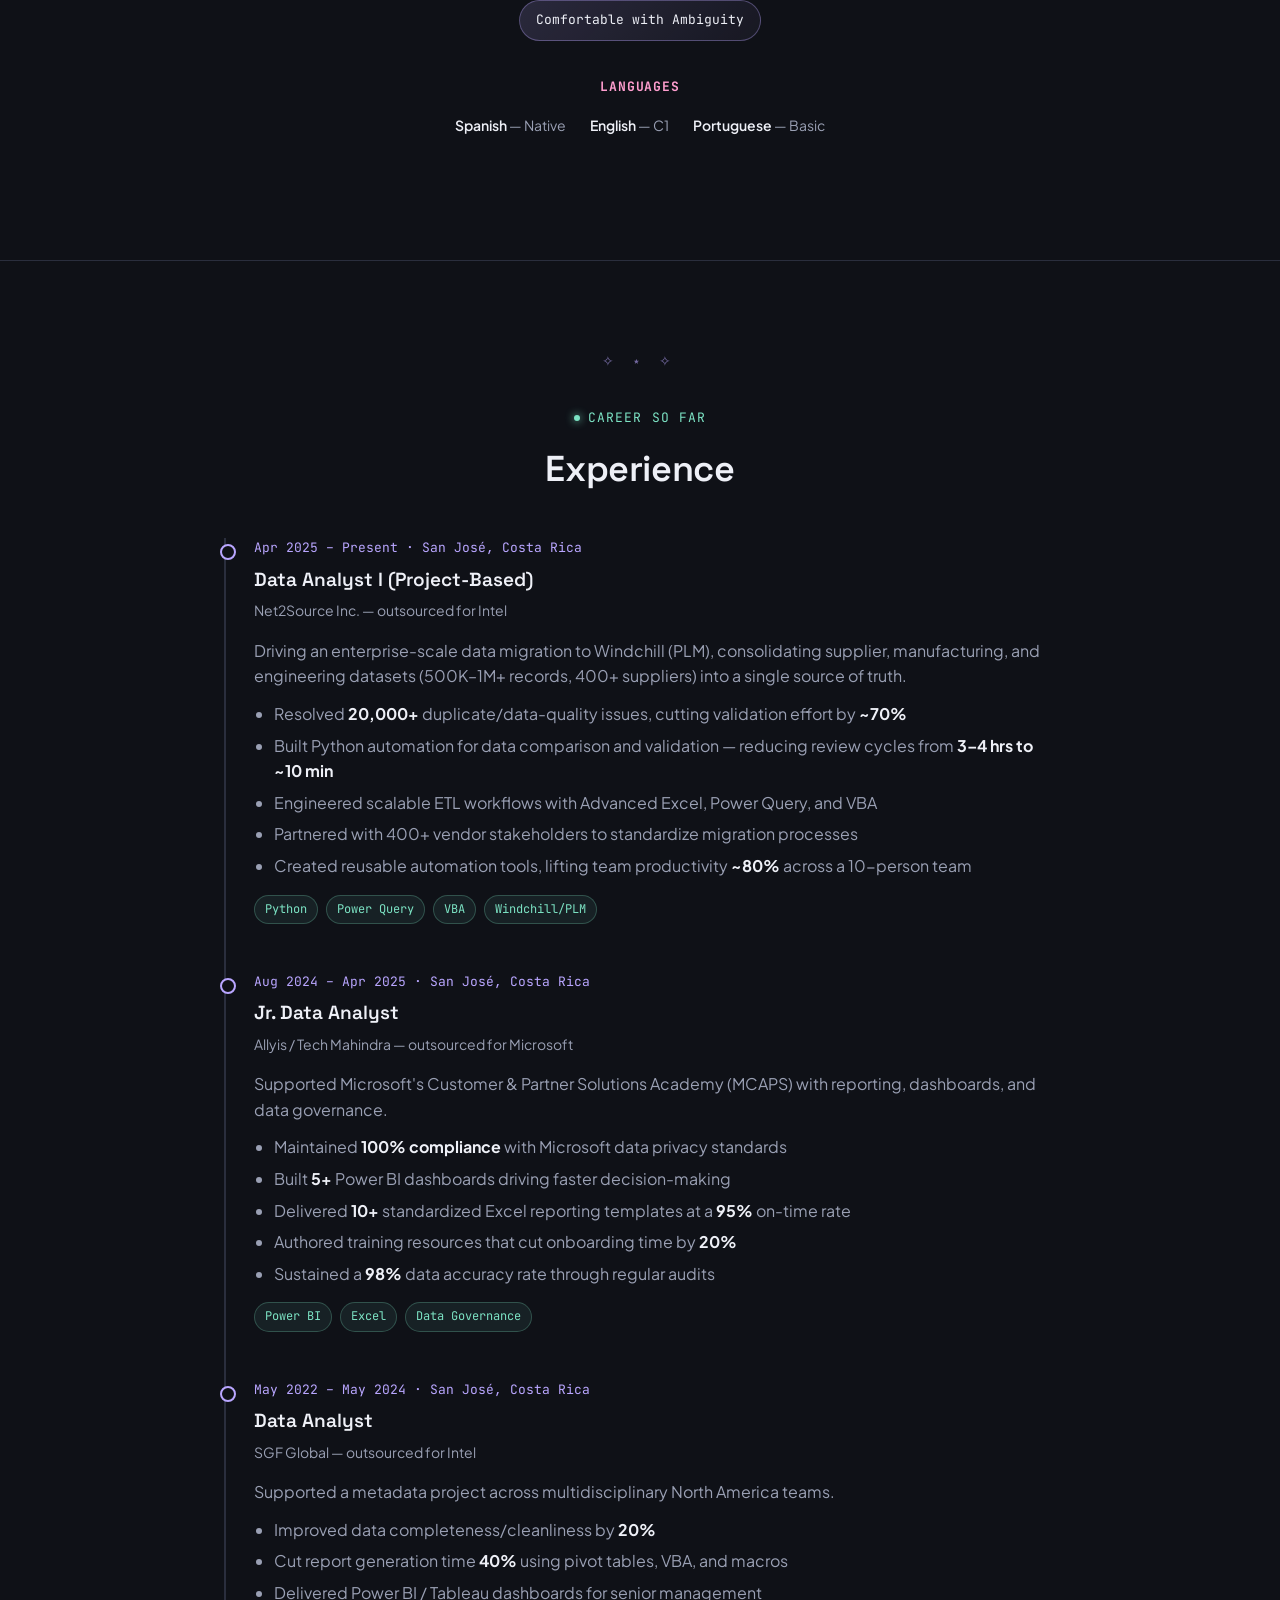
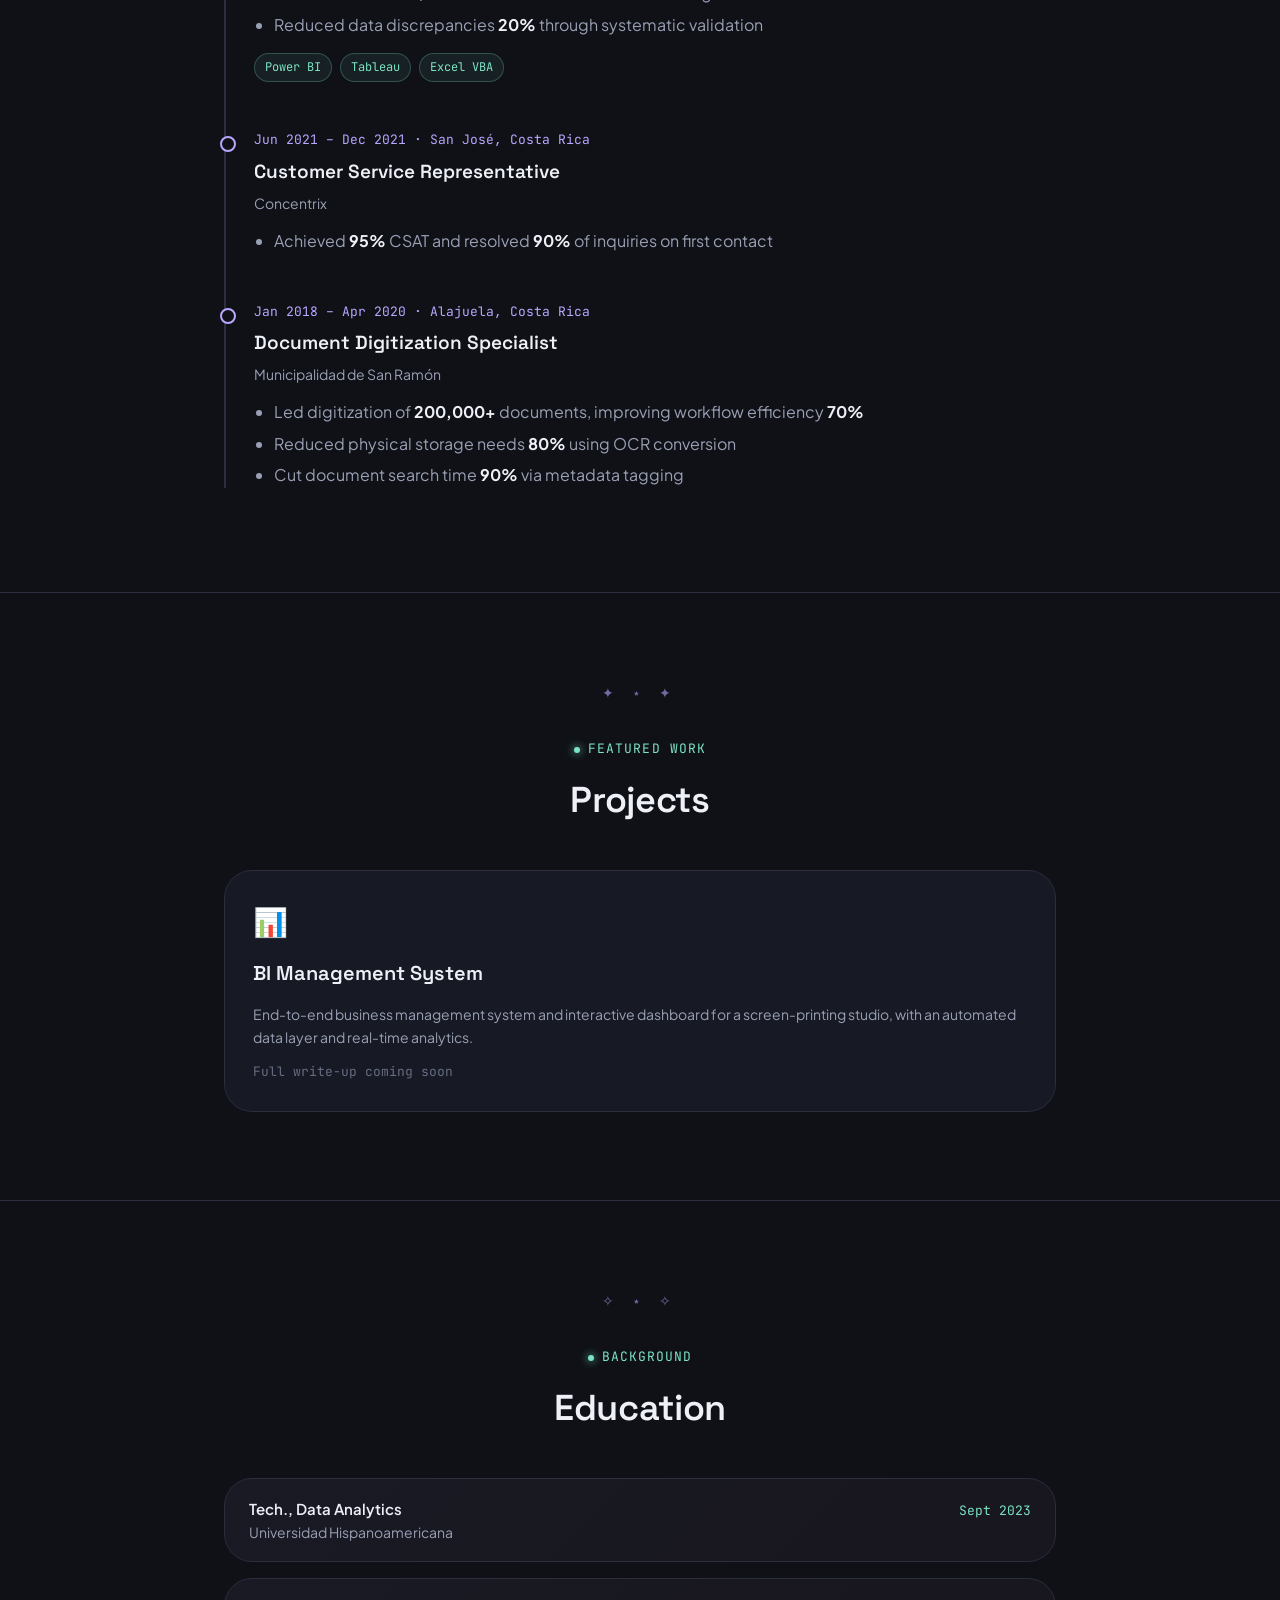
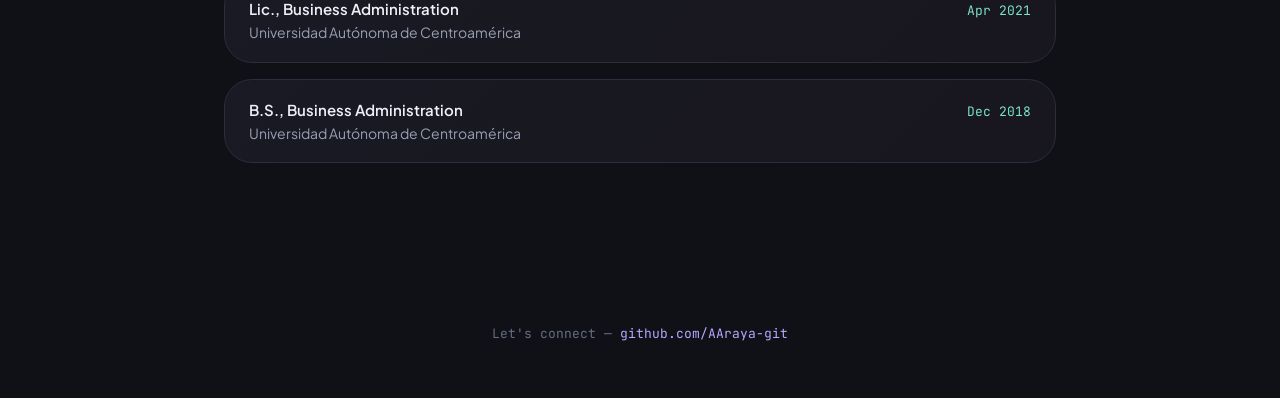
==== commit 84733c6b: "Add files via upload" ====
--- a/index.html
+++ b/index.html
@@ -16,6 +16,11 @@
   <div class="orb orb-1"></div>
   <div class="orb orb-2"></div>
   <div class="orb orb-3"></div>
+  <span class="floaty f1">✨</span>
+  <span class="floaty f2">⋆</span>
+  <span class="floaty f3">✦</span>
+  <span class="floaty f4">✧</span>
+  <span class="floaty f5">⋆</span>
 </div>
 
 <nav class="nav-pill">
@@ -38,41 +43,53 @@
 
 <section id="skills">
   <div class="wrap">
+    <div class="kawaii-divider">✦ ⋆ ✦</div>
     <p class="eyebrow">toolkit</p>
     <h2 class="section-title">What I work with</h2>
 
     <div class="skills-block">
       <h3>Technical</h3>
-      <p class="skills-summary">Advanced Microsoft Excel (Power Query, Power Pivot, VBA, and automation), Google Sheets, Looker Studio, Python for data analysis and process automation, Power BI, Azure DevOps, and Windchill PLM. Experienced in data cleaning, transformation, normalization, validation, migration support, root cause analysis, duplicate detection, data quality improvement, process optimization, reporting, and documentation. Familiar with SQL through self-directed learning — joins, aggregations, subqueries, and database fundamentals. Knowledgeable in data governance principles, product lifecycle management (PLM), and scalable data preparation workflows.</p>
       <div class="chip-row">
-        <span class="chip">Excel (Power Query, Power Pivot, VBA)</span>
-        <span class="chip">Python</span>
-        <span class="chip">SQL</span>
-        <span class="chip">Power BI</span>
-        <span class="chip">Looker Studio</span>
-        <span class="chip">Google Sheets</span>
-        <span class="chip">Windchill PLM</span>
-        <span class="chip">Azure DevOps</span>
-        <span class="chip">Data Governance</span>
-        <span class="chip">Data Cleaning &amp; Transformation</span>
-        <span class="chip">Duplicate Detection</span>
-        <span class="chip">Migration Support</span>
-        <span class="chip">Reporting &amp; Documentation</span>
+        <span class="chip chip-a">Excel (Power Query, Power Pivot, VBA)</span>
+        <span class="chip chip-b">Python</span>
+        <span class="chip chip-c">SQL (Joins, Aggregations, Subqueries)</span>
+        <span class="chip chip-a">Power BI</span>
+        <span class="chip chip-b">Looker Studio / Data Studio</span>
+        <span class="chip chip-c">Google Sheets</span>
+        <span class="chip chip-a">Windchill PLM</span>
+        <span class="chip chip-b">Azure DevOps</span>
+        <span class="chip chip-c">Data Cleaning</span>
+        <span class="chip chip-a">Data Transformation</span>
+        <span class="chip chip-b">Data Normalization</span>
+        <span class="chip chip-c">Data Validation</span>
+        <span class="chip chip-a">Migration Support</span>
+        <span class="chip chip-b">Root Cause Analysis</span>
+        <span class="chip chip-c">Duplicate Detection</span>
+        <span class="chip chip-a">Data Quality Improvement</span>
+        <span class="chip chip-b">Process Optimization</span>
+        <span class="chip chip-c">Reporting &amp; Documentation</span>
+        <span class="chip chip-a">Data Governance</span>
+        <span class="chip chip-b">Scalable Data Prep Workflows</span>
       </div>
     </div>
 
     <div class="skills-block">
-      <h3>Strengths</h3>
-      <p class="skills-summary">Strong analytical and problem-solving abilities with a focus on data quality, process improvement, and identifying root causes of complex issues. Effective communicator experienced collaborating across engineering, manufacturing, supply chain, supplier, and project teams to gather requirements and support decision-making. Highly organized and detail-oriented, capable of managing multiple priorities in fast-paced environments while maintaining data integrity and accuracy. Adept at translating technical information into clear, actionable insights for both technical and non-technical stakeholders. Self-motivated, adaptable, and comfortable working independently in ambiguous environments with evolving business requirements.</p>
+      <h3>Soft Skills</h3>
       <div class="chip-row">
-        <span class="chip">Root cause analysis</span>
-        <span class="chip">Data quality &amp; validation</span>
-        <span class="chip">Process automation</span>
-        <span class="chip">Cross-team communication</span>
-        <span class="chip">Documentation</span>
-        <span class="chip">Detail-oriented</span>
-        <span class="chip">Stakeholder translation</span>
-        <span class="chip">Adaptability</span>
+        <span class="chip chip-c">Analytical &amp; Problem-Solving</span>
+        <span class="chip chip-a">Process Improvement</span>
+        <span class="chip chip-b">Effective Communication</span>
+        <span class="chip chip-c">Cross-Team Collaboration</span>
+        <span class="chip chip-a">Requirements Gathering</span>
+        <span class="chip chip-b">Decision-Making Support</span>
+        <span class="chip chip-c">Highly Organized</span>
+        <span class="chip chip-a">Detail-Oriented</span>
+        <span class="chip chip-b">Multi-Priority Management</span>
+        <span class="chip chip-c">Data Integrity Focus</span>
+        <span class="chip chip-a">Technical-to-Stakeholder Translation</span>
+        <span class="chip chip-b">Self-Motivated</span>
+        <span class="chip chip-c">Adaptable</span>
+        <span class="chip chip-a">Comfortable with Ambiguity</span>
       </div>
     </div>
 
@@ -89,6 +106,7 @@
 
 <section id="experience">
   <div class="wrap">
+    <div class="kawaii-divider">✧ ⋆ ✧</div>
     <p class="eyebrow">career so far</p>
     <h2 class="section-title">Experience</h2>
 
@@ -177,6 +195,7 @@
 
 <section id="projects">
   <div class="wrap">
+    <div class="kawaii-divider">✦ ⋆ ✦</div>
     <p class="eyebrow">featured work</p>
     <h2 class="section-title">Projects</h2>
 
@@ -193,6 +212,7 @@
 
 <section id="education">
   <div class="wrap">
+    <div class="kawaii-divider">✧ ⋆ ✧</div>
     <p class="eyebrow">background</p>
     <h2 class="section-title">Education</h2>
 
--- a/style.css
+++ b/style.css
@@ -98,6 +98,25 @@
   50% { transform: translate(30px, -30px) scale(1.08); }
 }
 
+.floaty {
+  position: absolute;
+  color: var(--pink);
+  opacity: 0.5;
+  font-size: 20px;
+  animation: floatUp 14s ease-in-out infinite;
+}
+
+.f1 { top: 15%; left: 8%; color: var(--lavender); font-size: 18px; animation-duration: 12s; }
+.f2 { top: 65%; left: 88%; color: var(--mint); font-size: 24px; animation-duration: 16s; animation-delay: -3s; }
+.f3 { top: 40%; left: 92%; color: var(--pink); font-size: 16px; animation-duration: 10s; animation-delay: -6s; }
+.f4 { top: 80%; left: 12%; color: var(--lavender); font-size: 22px; animation-duration: 15s; animation-delay: -9s; }
+.f5 { top: 10%; left: 70%; color: var(--mint); font-size: 14px; animation-duration: 11s; animation-delay: -2s; }
+
+@keyframes floatUp {
+  0%, 100% { transform: translateY(0) rotate(0deg); opacity: 0.4; }
+  50% { transform: translateY(-24px) rotate(15deg); opacity: 0.9; }
+}
+
 /* ---------- Layout shell ---------- */
 
 .wrap {
@@ -121,10 +140,12 @@
   letter-spacing: 0.08em;
   text-transform: uppercase;
   color: var(--mint);
-  margin: 0 0 12px;
+  margin: 0 auto 12px;
   display: flex;
   align-items: center;
+  justify-content: center;
   gap: 8px;
+  text-align: center;
 }
 
 .eyebrow::before {
@@ -142,6 +163,7 @@
   margin: 0 0 40px;
   font-weight: 600;
   letter-spacing: -0.01em;
+  text-align: center;
 }
 
 /* ---------- Nav ---------- */
@@ -185,6 +207,10 @@
   padding-top: 160px;
   padding-bottom: 80px;
   border-bottom: 1px solid var(--border-soft);
+  text-align: center;
+  display: flex;
+  flex-direction: column;
+  align-items: center;
 }
 
 .status-chip {
@@ -256,17 +282,27 @@
   50% { opacity: 0.5; transform: scale(0.8) rotate(20deg); }
 }
 
+.kawaii-divider {
+  text-align: center;
+  color: var(--lavender);
+  font-size: 14px;
+  letter-spacing: 8px;
+  margin-bottom: 36px;
+  opacity: 0.6;
+}
+
 .hero p.role {
   font-size: clamp(17px, 2.2vw, 20px);
   color: var(--text-muted);
   max-width: 560px;
-  margin: 0 0 32px;
+  margin: 0 auto 32px;
 }
 
 .hero-cta {
   display: flex;
   gap: 12px;
   flex-wrap: wrap;
+  justify-content: center;
 }
 
 .btn {
@@ -302,14 +338,8 @@
 /* ---------- Skills ---------- */
 
 .skills-block {
-  margin-bottom: 32px;
-}
-
-.skills-summary {
-  color: var(--text-muted);
-  font-size: 15px;
-  max-width: 680px;
-  margin: 0 0 18px;
+  margin-bottom: 36px;
+  text-align: center;
 }
 
 .skills-block h3 {
@@ -318,30 +348,44 @@
   text-transform: uppercase;
   letter-spacing: 0.06em;
   color: var(--pink);
-  margin: 0 0 14px;
+  margin: 0 0 16px;
 }
 
 .chip-row {
   display: flex;
   flex-wrap: wrap;
   gap: 10px;
+  justify-content: center;
 }
 
 .chip {
   font-family: var(--font-mono);
   font-size: 13px;
-  background: var(--bg-panel);
+  color: var(--text-primary);
+  padding: 9px 16px;
+  border-radius: 999px;
   border: 1px solid var(--border-soft);
-  color: var(--text-primary);
-  padding: 8px 14px;
-  border-radius: var(--radius-sm);
-  transition: border-color 0.2s, box-shadow 0.2s, transform 0.35s cubic-bezier(0.34, 1.56, 0.64, 1);
+  transition: border-color 0.2s, box-shadow 0.2s, transform 0.35s cubic-bezier(0.34, 1.75, 0.64, 1);
+}
+
+.chip-a {
+  background: linear-gradient(135deg, rgba(185, 166, 255, 0.16), rgba(185, 166, 255, 0.05));
+  border-color: rgba(185, 166, 255, 0.35);
+}
+
+.chip-b {
+  background: linear-gradient(135deg, rgba(124, 227, 196, 0.16), rgba(124, 227, 196, 0.05));
+  border-color: rgba(124, 227, 196, 0.35);
+}
+
+.chip-c {
+  background: linear-gradient(135deg, rgba(255, 158, 207, 0.16), rgba(255, 158, 207, 0.05));
+  border-color: rgba(255, 158, 207, 0.35);
 }
 
 .chip:hover {
-  border-color: var(--mint);
-  box-shadow: 0 0 16px rgba(124, 227, 196, 0.25);
-  transform: translateY(-3px) scale(1.04);
+  box-shadow: 0 0 18px rgba(255, 158, 207, 0.3);
+  transform: translateY(-4px) scale(1.07) rotate(-1deg);
 }
 
 .langs {
@@ -349,6 +393,7 @@
   gap: 24px;
   flex-wrap: wrap;
   margin-top: 8px;
+  justify-content: center;
 }
 
 .lang-item {
@@ -515,10 +560,16 @@
   align-items: baseline;
   flex-wrap: wrap;
   gap: 4px;
-  padding: 16px 20px;
-  background: var(--bg-panel);
+  padding: 18px 24px;
+  background: linear-gradient(135deg, rgba(185, 166, 255, 0.06), rgba(255, 158, 207, 0.04));
   border: 1px solid var(--border-soft);
-  border-radius: var(--radius-md);
+  border-radius: var(--radius-lg);
+  transition: transform 0.35s cubic-bezier(0.34, 1.56, 0.64, 1), border-color 0.2s;
+}
+
+.edu-item:hover {
+  transform: translateY(-3px) scale(1.015);
+  border-color: var(--lavender);
 }
 
 .edu-item .degree {
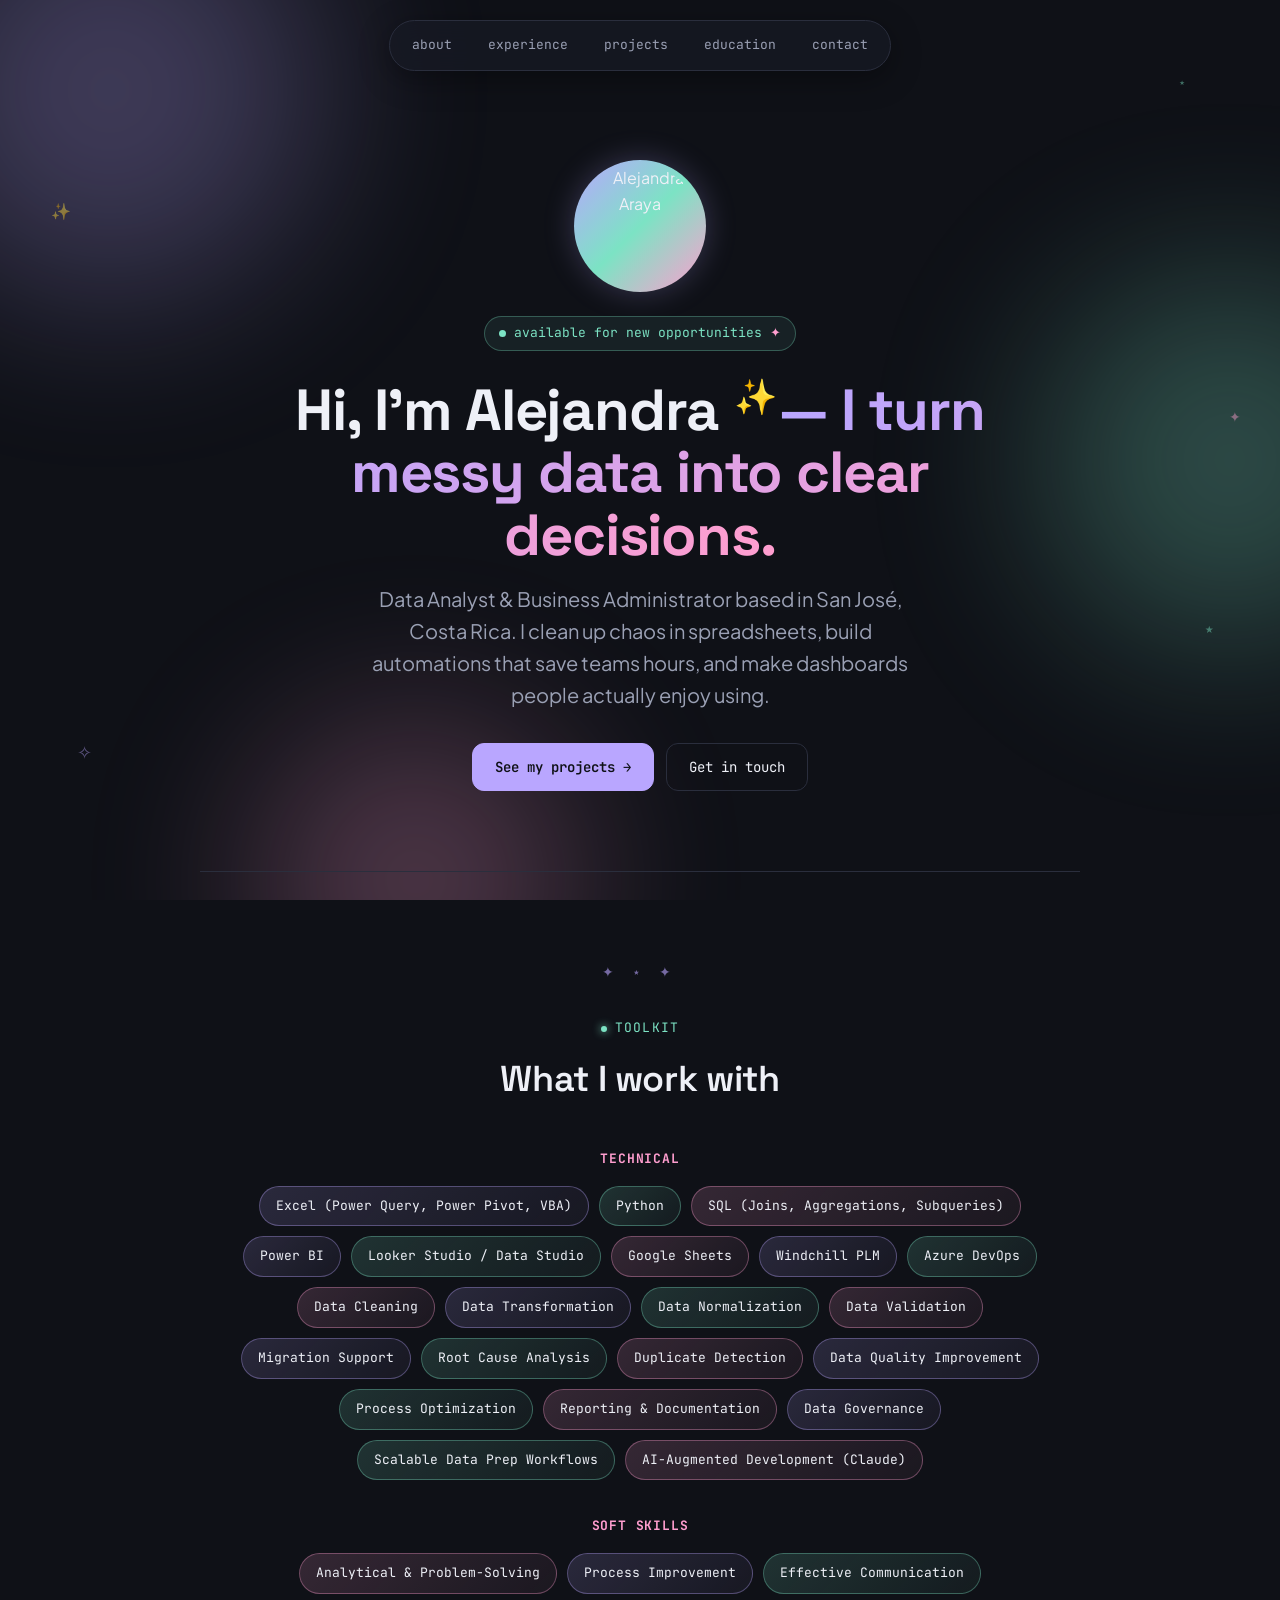
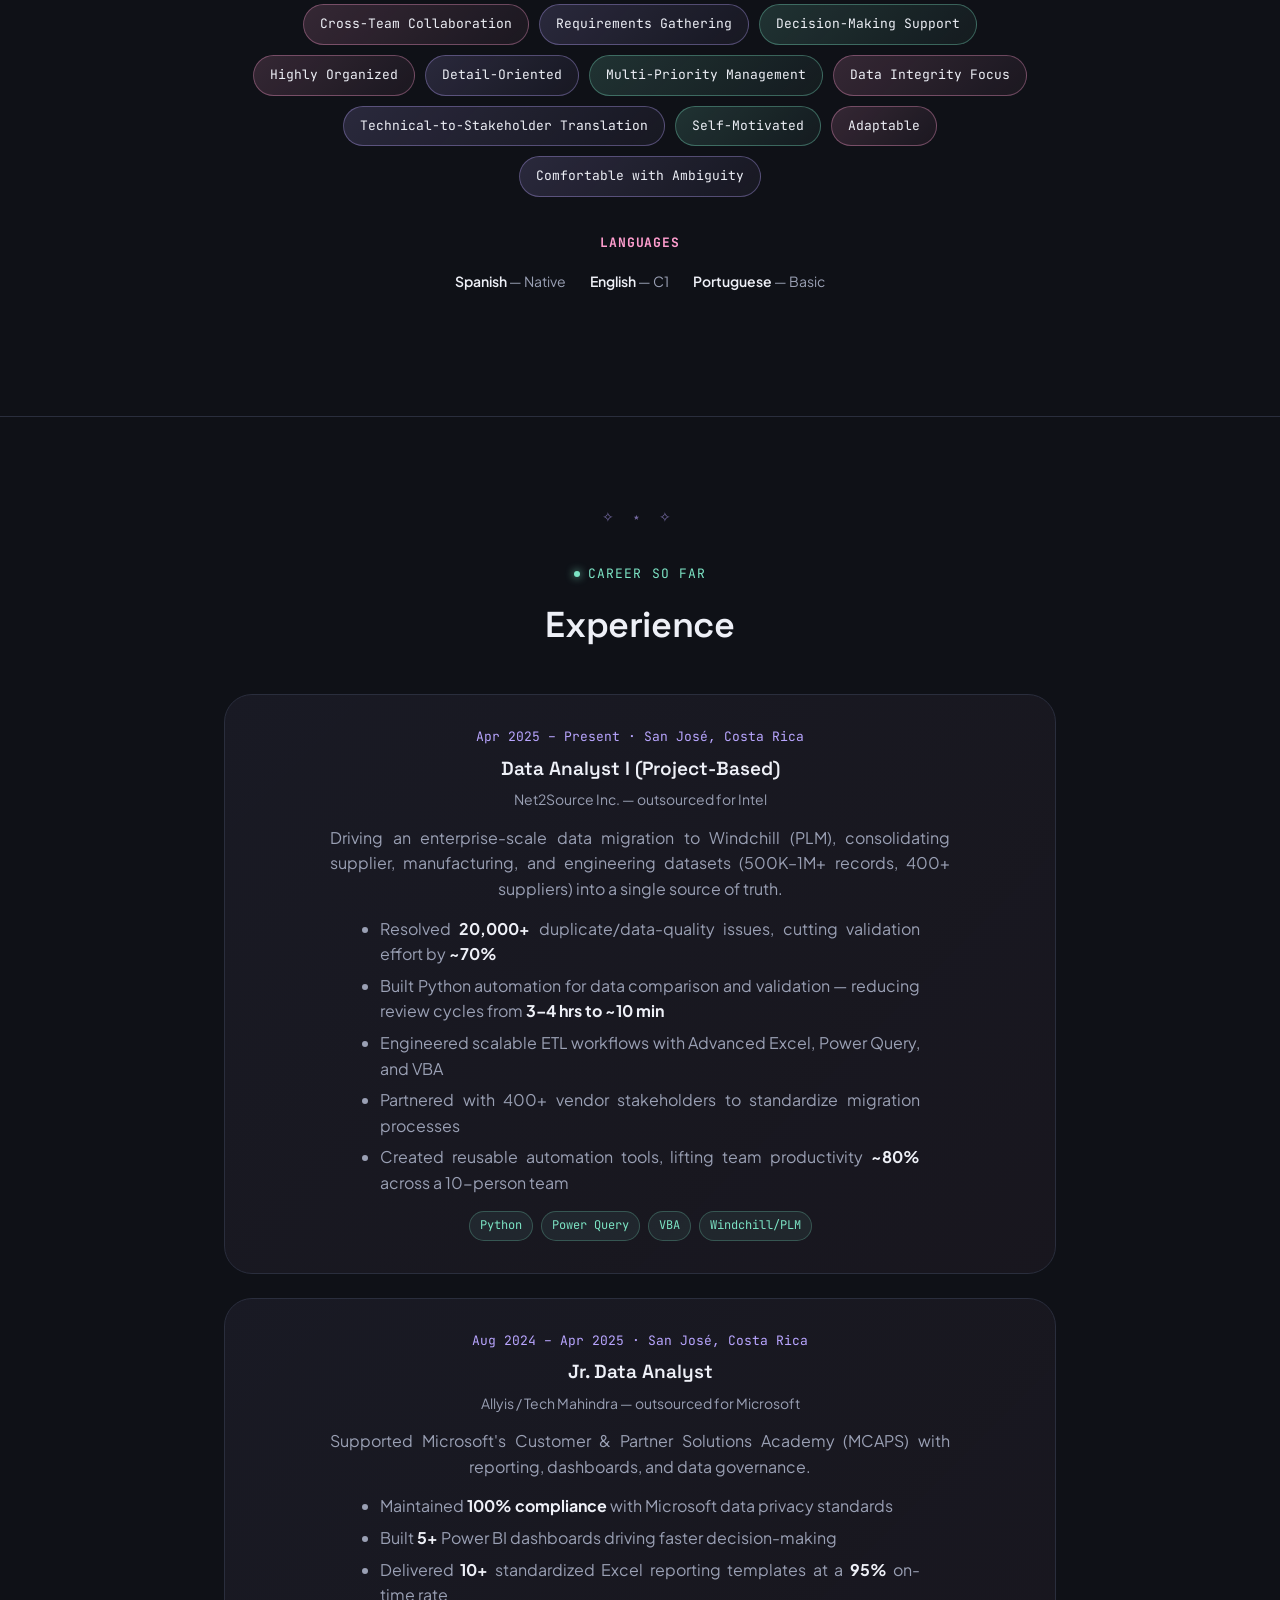
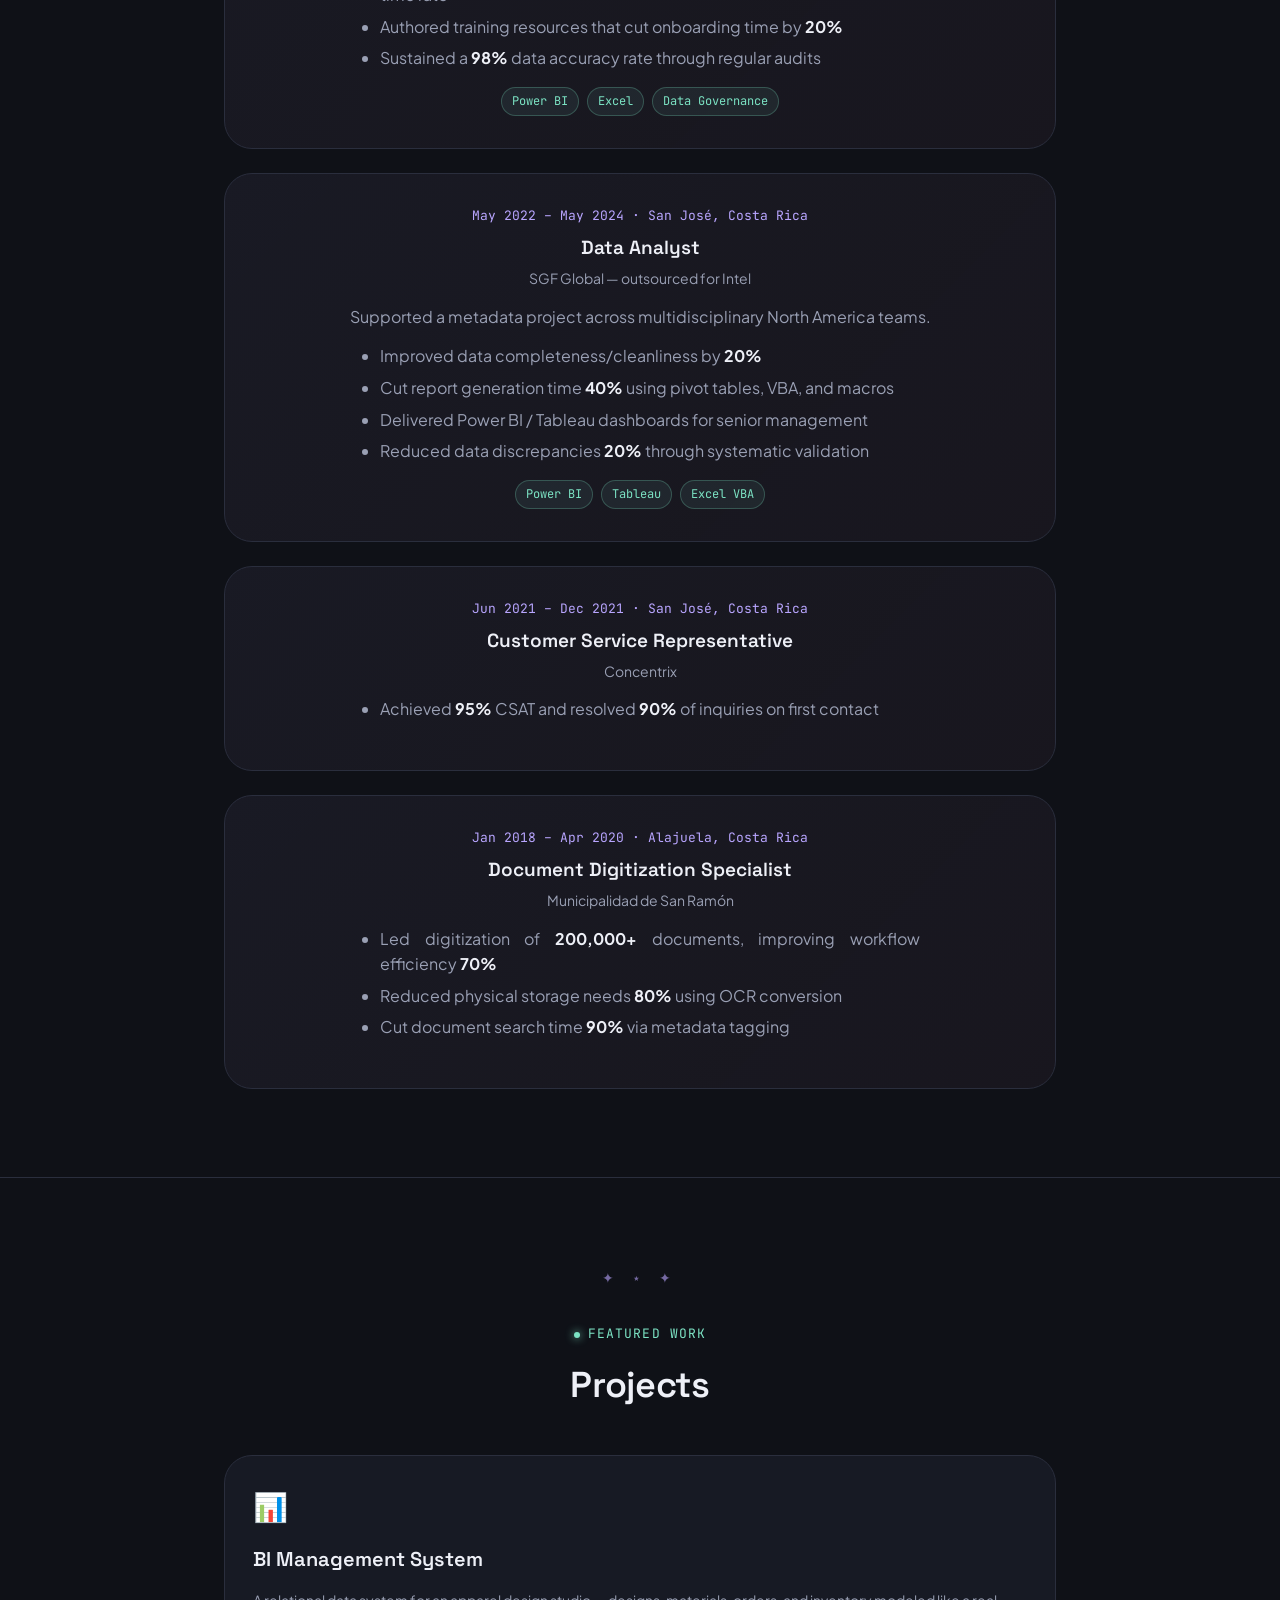
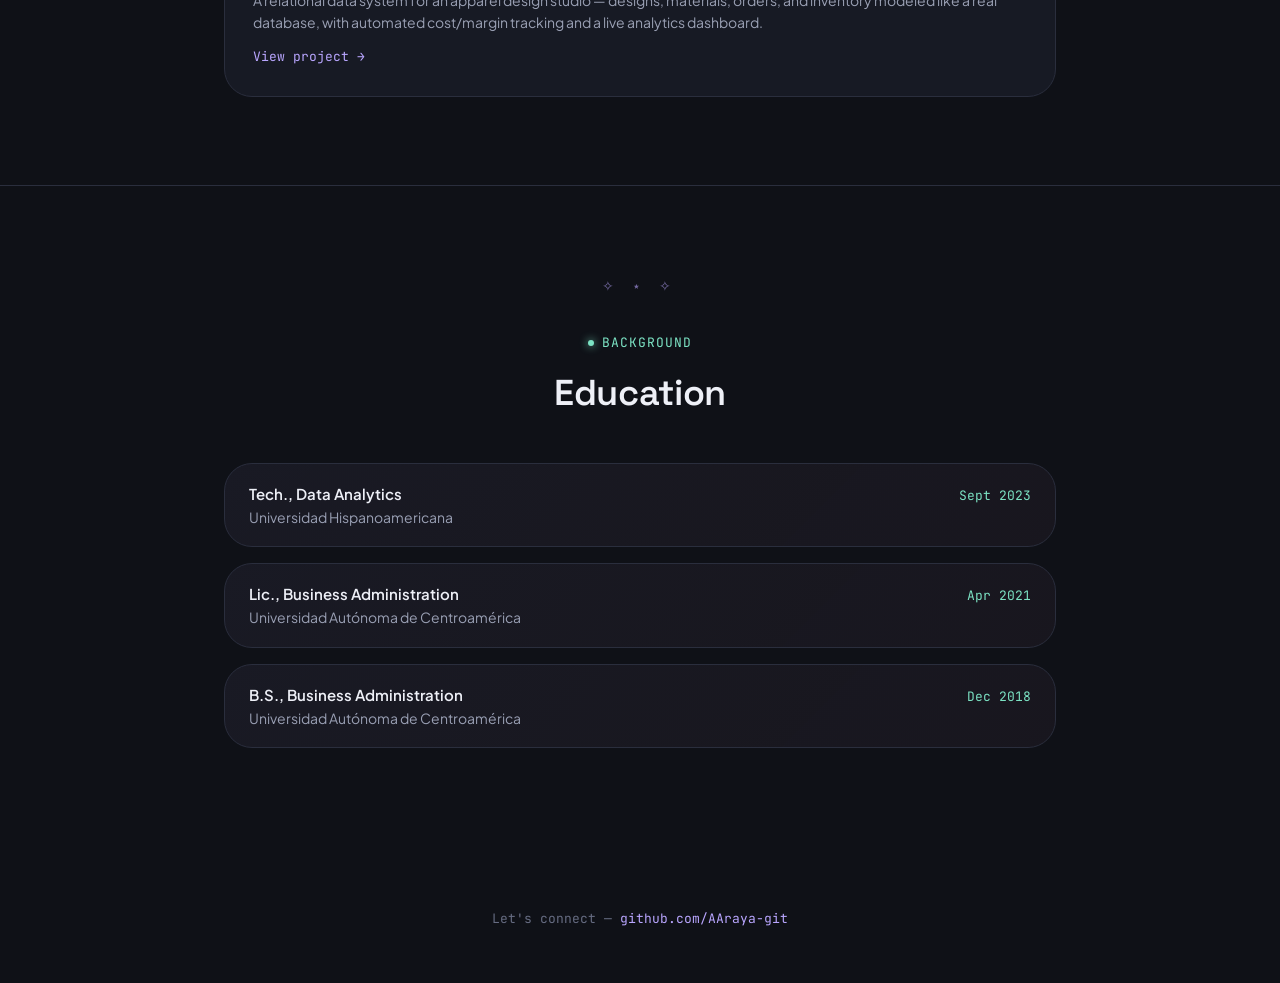
==== commit 9b142b59: "Add files via upload" ====
--- a/index.html
+++ b/index.html
@@ -32,6 +32,7 @@
 </nav>
 
 <header class="hero wrap" id="about">
+  <img src="assets/profile.png" alt="Alejandra Araya" class="avatar">
   <div class="status-chip"><span class="dot"></span> available for new opportunities <span class="tiny-star">✦</span></div>
   <h1>Hi, I'm Alejandra <span class="sparkle">✨</span><span class="accent">— I turn messy data into clear decisions.</span></h1>
   <p class="role">Data Analyst &amp; Business Administrator based in San José, Costa Rica. I clean up chaos in spreadsheets, build automations that save teams hours, and make dashboards people actually enjoy using.</p>
@@ -70,6 +71,7 @@
         <span class="chip chip-c">Reporting &amp; Documentation</span>
         <span class="chip chip-a">Data Governance</span>
         <span class="chip chip-b">Scalable Data Prep Workflows</span>
+        <span class="chip chip-c">AI-Augmented Development (Claude)</span>
       </div>
     </div>
 
@@ -200,12 +202,12 @@
     <h2 class="section-title">Projects</h2>
 
     <div class="project-grid">
-      <div class="project-card" style="cursor:default;">
+      <a class="project-card" href="projects/bi-management-system.html">
         <div class="emoji">📊</div>
         <h3>BI Management System</h3>
-        <p>End-to-end business management system and interactive dashboard for a screen-printing studio, with an automated data layer and real-time analytics.</p>
-        <span class="view-link" style="color:var(--text-faint);">Full write-up coming soon</span>
-      </div>
+        <p>A relational data system for an apparel design studio — designs, materials, orders, and inventory modeled like a real database, with automated cost/margin tracking and a live analytics dashboard.</p>
+        <span class="view-link">View project →</span>
+      </a>
     </div>
   </div>
 </section>
--- a/style.css
+++ b/style.css
@@ -99,22 +99,23 @@
 }
 
 .floaty {
-  position: absolute;
+  position: fixed;
   color: var(--pink);
-  opacity: 0.5;
-  font-size: 20px;
-  animation: floatUp 14s ease-in-out infinite;
-}
-
-.f1 { top: 15%; left: 8%; color: var(--lavender); font-size: 18px; animation-duration: 12s; }
-.f2 { top: 65%; left: 88%; color: var(--mint); font-size: 24px; animation-duration: 16s; animation-delay: -3s; }
-.f3 { top: 40%; left: 92%; color: var(--pink); font-size: 16px; animation-duration: 10s; animation-delay: -6s; }
-.f4 { top: 80%; left: 12%; color: var(--lavender); font-size: 22px; animation-duration: 15s; animation-delay: -9s; }
-.f5 { top: 10%; left: 70%; color: var(--mint); font-size: 14px; animation-duration: 11s; animation-delay: -2s; }
+  opacity: 0.45;
+  font-size: 18px;
+  animation: floatUp 8s ease-in-out infinite;
+  pointer-events: none;
+}
+
+.f1 { top: 22%; left: 4%; color: var(--lavender); font-size: 16px; animation-duration: 9s; }
+.f2 { top: 68%; left: 94%; color: var(--mint); font-size: 20px; animation-duration: 11s; animation-delay: -3s; }
+.f3 { top: 45%; left: 96%; color: var(--pink); font-size: 14px; animation-duration: 7s; animation-delay: -5s; }
+.f4 { top: 82%; left: 6%; color: var(--lavender); font-size: 18px; animation-duration: 10s; animation-delay: -2s; }
+.f5 { top: 8%; left: 92%; color: var(--mint); font-size: 13px; animation-duration: 8s; animation-delay: -1s; }
 
 @keyframes floatUp {
-  0%, 100% { transform: translateY(0) rotate(0deg); opacity: 0.4; }
-  50% { transform: translateY(-24px) rotate(15deg); opacity: 0.9; }
+  0%, 100% { transform: translateY(0); opacity: 0.35; }
+  50% { transform: translateY(-16px); opacity: 0.75; }
 }
 
 /* ---------- Layout shell ---------- */
@@ -227,6 +228,23 @@
   margin-bottom: 28px;
 }
 
+.avatar {
+  width: 132px;
+  height: 132px;
+  border-radius: 50%;
+  object-fit: cover;
+  margin-bottom: 24px;
+  padding: 5px;
+  box-sizing: border-box;
+  background: linear-gradient(135deg, var(--lavender), var(--mint), var(--pink));
+  box-shadow: 0 0 30px rgba(185, 166, 255, 0.25);
+  transition: transform 0.4s cubic-bezier(0.34, 1.56, 0.64, 1);
+}
+
+.avatar:hover {
+  transform: scale(1.05) rotate(-2deg);
+}
+
 .status-chip .dot {
   width: 7px;
   height: 7px;
@@ -263,12 +281,17 @@
   font-size: 0.6em;
   vertical-align: super;
   margin: 0 2px;
-  transition: transform 0.4s cubic-bezier(0.34, 1.56, 0.64, 1);
   cursor: default;
 }
 
 .hero h1:hover .sparkle {
-  transform: rotate(90deg) scale(1.3);
+  animation: sparkleSpin 0.7s ease;
+}
+
+@keyframes sparkleSpin {
+  0% { transform: rotate(0deg) scale(1); }
+  50% { transform: rotate(180deg) scale(1.4); }
+  100% { transform: rotate(360deg) scale(1); }
 }
 
 .tiny-star {
@@ -408,29 +431,26 @@
 
 /* ---------- Timeline (experience) ---------- */
 
+/* ---------- Experience cards ---------- */
+
 .timeline {
-  position: relative;
-  padding-left: 28px;
-  border-left: 2px solid var(--border-soft);
+  display: flex;
+  flex-direction: column;
+  gap: 24px;
 }
 
 .timeline-item {
-  position: relative;
-  margin-bottom: 48px;
-}
-
-.timeline-item:last-child { margin-bottom: 0; }
-
-.timeline-item::before {
-  content: "";
-  position: absolute;
-  left: -34px;
-  top: 6px;
-  width: 12px;
-  height: 12px;
-  border-radius: 50%;
-  background: var(--bg-deep);
-  border: 2px solid var(--lavender);
+  text-align: center;
+  padding: 32px 28px;
+  background: linear-gradient(135deg, rgba(185, 166, 255, 0.06), rgba(255, 158, 207, 0.04));
+  border: 1px solid var(--border-soft);
+  border-radius: var(--radius-lg);
+  transition: transform 0.35s cubic-bezier(0.34, 1.56, 0.64, 1), border-color 0.2s;
+}
+
+.timeline-item:hover {
+  transform: translateY(-4px) scale(1.01);
+  border-color: var(--pink);
 }
 
 .timeline-date {
@@ -455,13 +475,18 @@
 
 .timeline-item p.summary {
   color: var(--text-muted);
-  margin-bottom: 12px;
+  margin: 0 auto 14px;
+  max-width: 620px;
+  text-align: justify;
+  text-align-last: center;
 }
 
 .timeline-item ul {
-  margin: 0 0 16px;
+  margin: 0 auto 16px;
   padding-left: 20px;
   color: var(--text-muted);
+  max-width: 560px;
+  text-align: justify;
 }
 
 .timeline-item ul li {
@@ -476,6 +501,7 @@
   display: flex;
   flex-wrap: wrap;
   gap: 8px;
+  justify-content: center;
 }
 
 .stack-tag {
@@ -613,6 +639,7 @@
 .detail-hero {
   padding-top: 150px;
   padding-bottom: 60px;
+  text-align: center;
 }
 
 .back-link {
@@ -635,15 +662,54 @@
   margin: 0 0 16px;
 }
 
+.detail-hero p.role {
+  margin-left: auto;
+  margin-right: auto;
+}
+
 .detail-meta {
   display: flex;
   gap: 10px;
   flex-wrap: wrap;
   margin-bottom: 20px;
+  justify-content: center;
+}
+
+.detail-stats {
+  display: flex;
+  gap: 12px;
+  flex-wrap: wrap;
+  justify-content: center;
+  margin: 28px 0 0;
+}
+
+.detail-stat {
+  font-family: var(--font-mono);
+  text-align: center;
+  padding: 14px 18px;
+  border-radius: var(--radius-md);
+  background: linear-gradient(135deg, rgba(185, 166, 255, 0.1), rgba(255, 158, 207, 0.06));
+  border: 1px solid var(--border-soft);
+  min-width: 110px;
+}
+
+.detail-stat .num {
+  display: block;
+  font-size: 20px;
+  font-weight: 600;
+  color: var(--mint);
+}
+
+.detail-stat .label {
+  display: block;
+  font-size: 11px;
+  color: var(--text-muted);
+  margin-top: 2px;
 }
 
 .detail-block {
   margin-bottom: 40px;
+  text-align: center;
 }
 
 .detail-block h2 {
@@ -653,12 +719,28 @@
   margin: 0 0 14px;
 }
 
-.detail-block p, .detail-block li {
-  color: var(--text-muted);
+.detail-block p {
+  color: var(--text-muted);
+  max-width: 680px;
+  margin: 0 auto;
+  text-align: justify;
+  text-align-last: center;
 }
 
 .detail-block ul {
   padding-left: 20px;
+  max-width: 640px;
+  margin: 0 auto;
+  text-align: left;
+  color: var(--text-muted);
+}
+
+.detail-block ul li {
+  margin-bottom: 8px;
+}
+
+.detail-block ul li strong {
+  color: var(--text-primary);
 }
 
 /* ---------- Focus visibility ---------- */
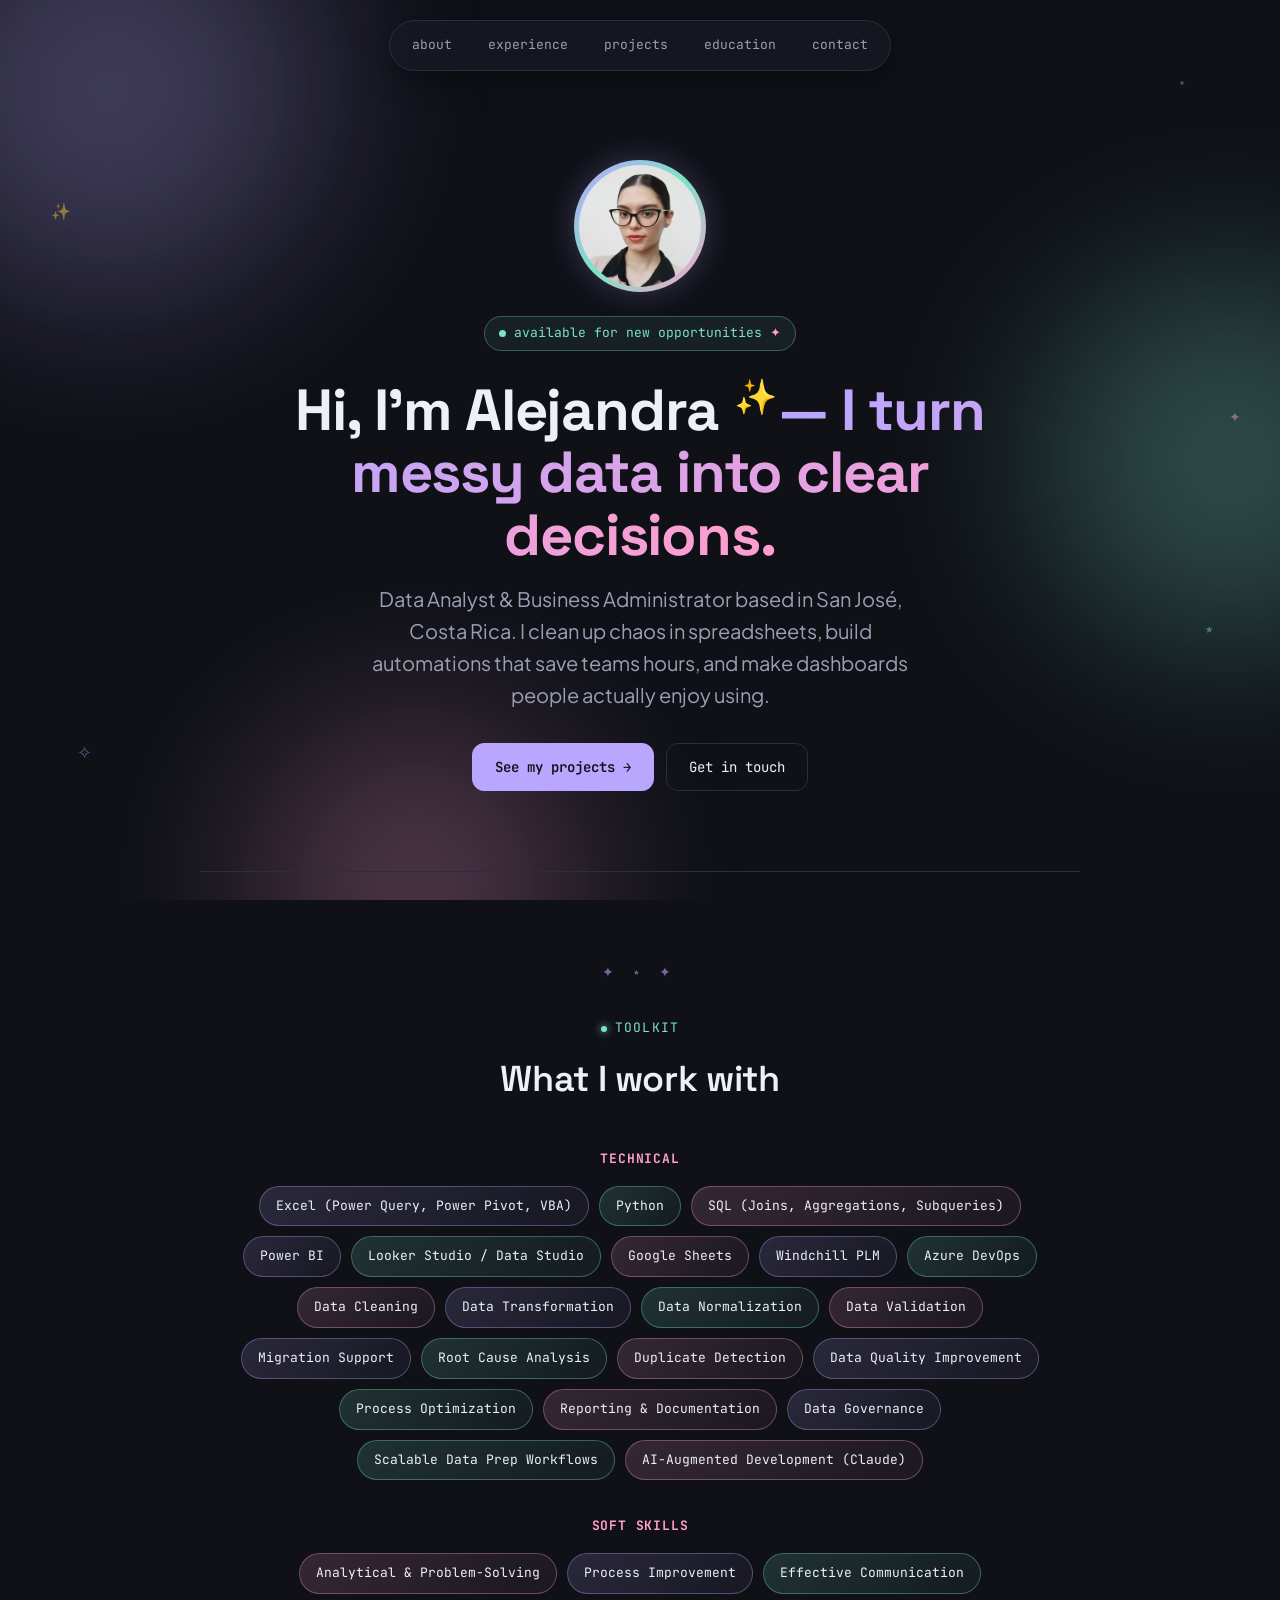
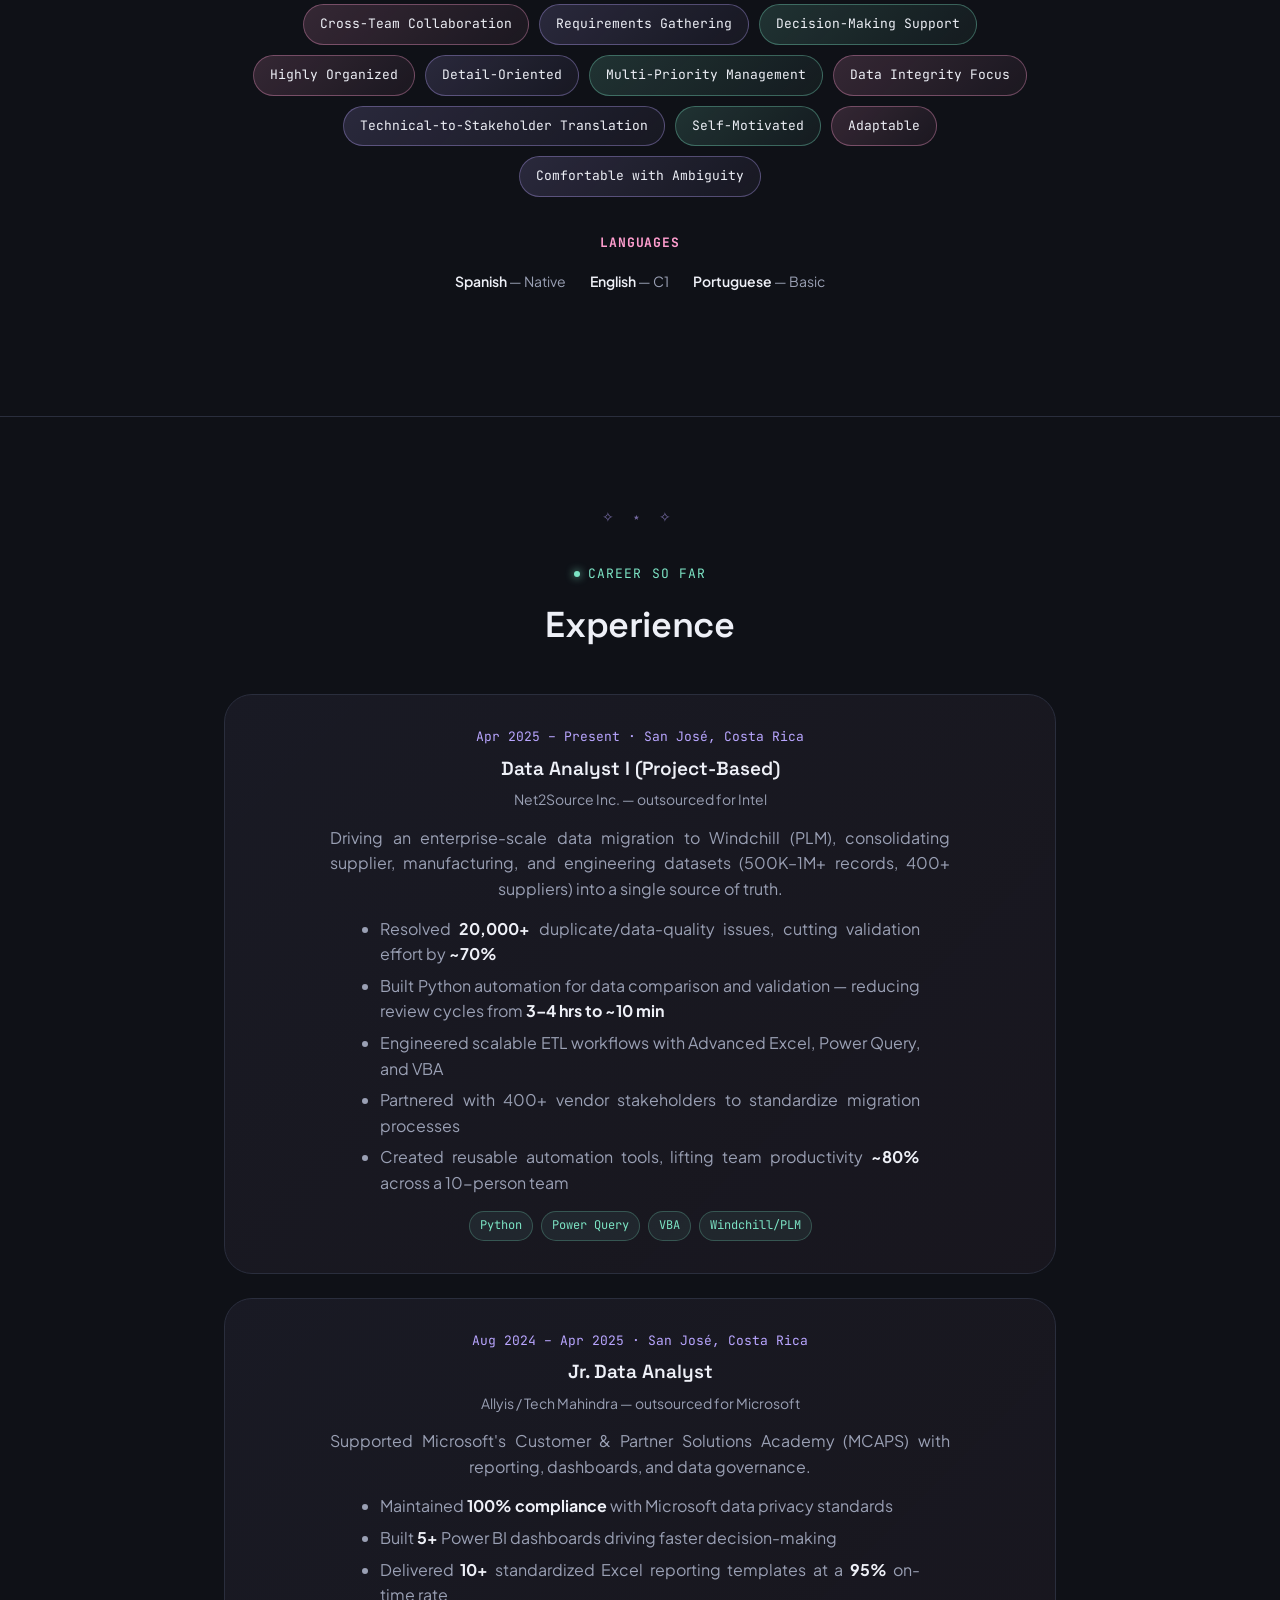
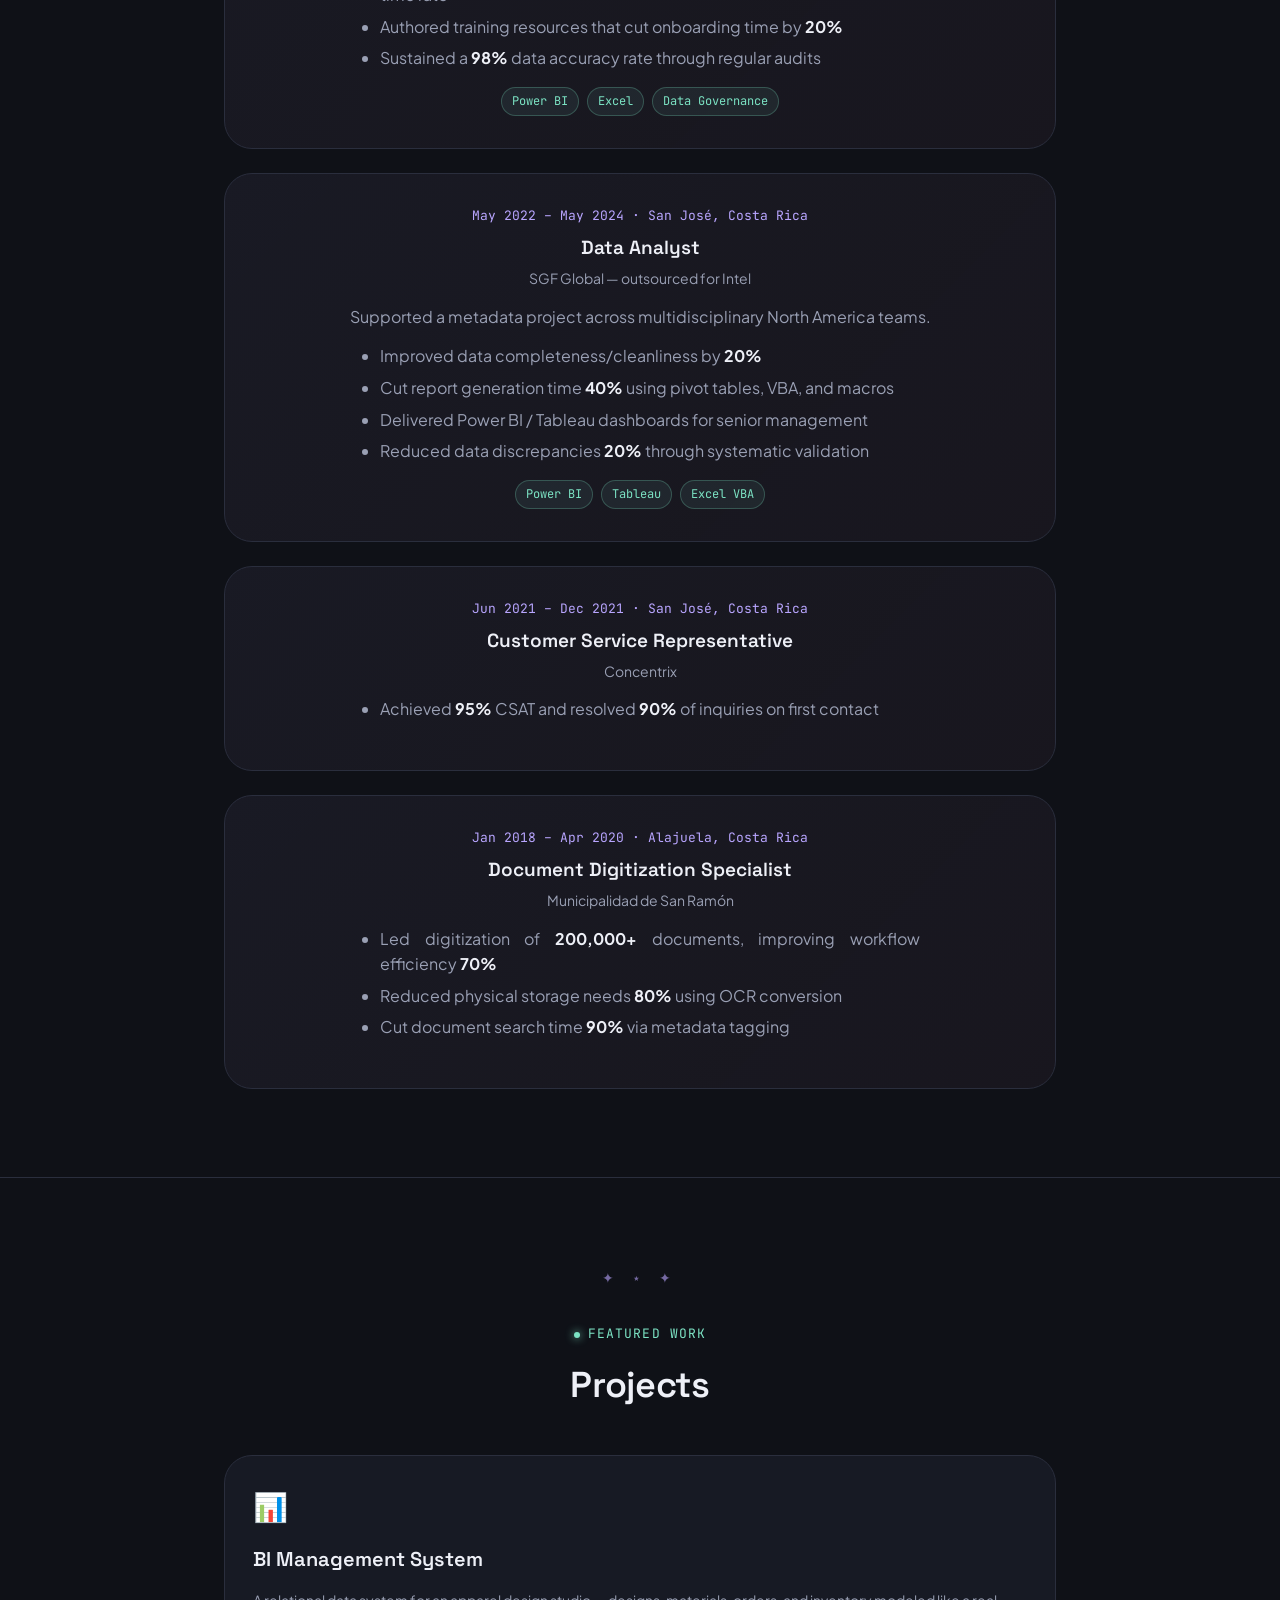
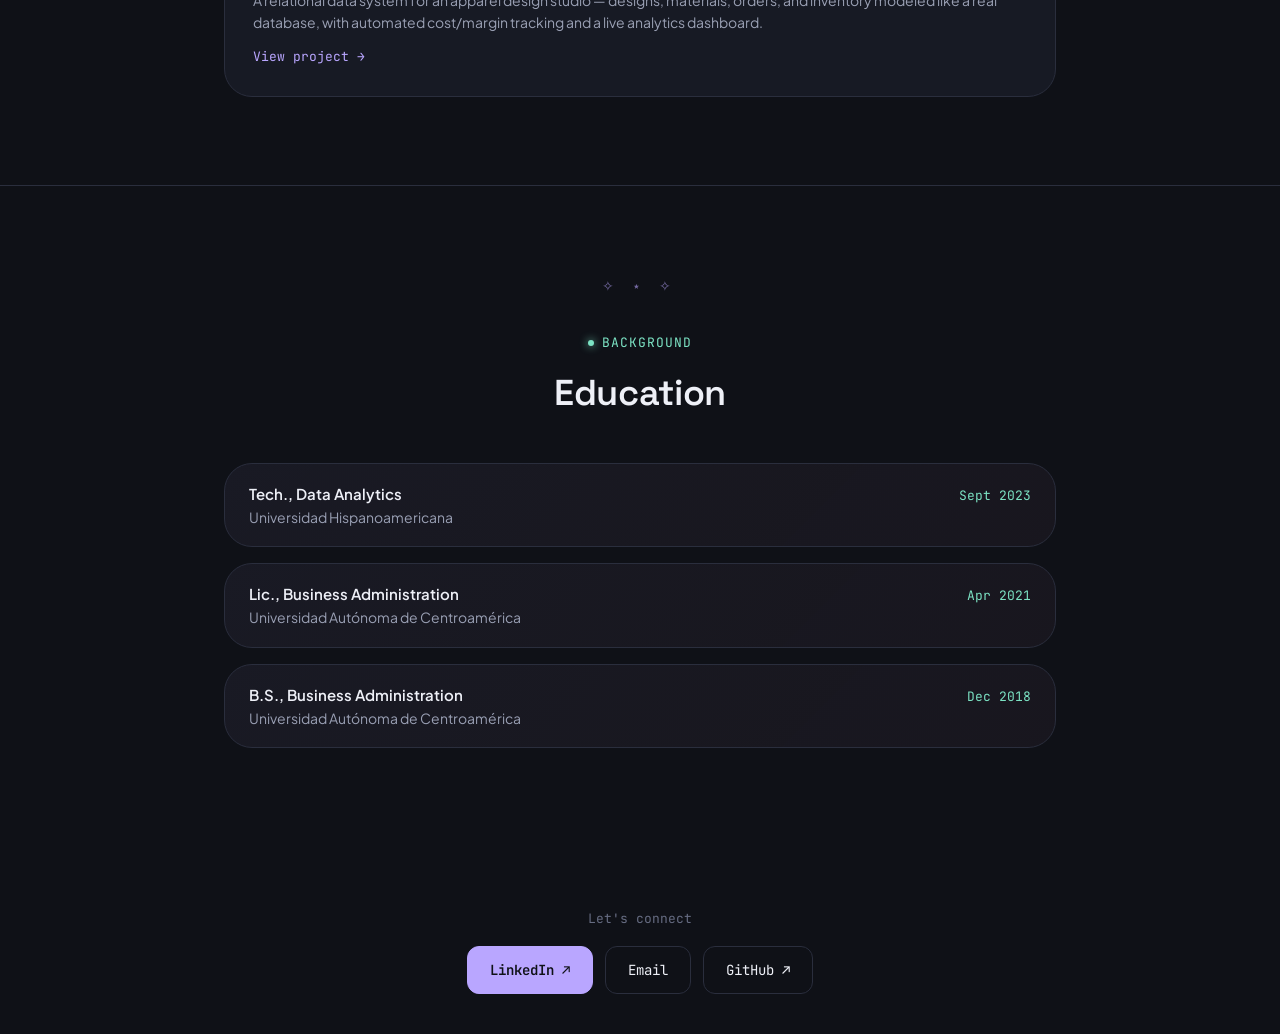
==== commit 4a2c180a: "Add files via upload" ====
--- a/index.html
+++ b/index.html
@@ -246,7 +246,12 @@
 
 <footer id="contact">
   <div class="wrap">
-    <p>Let's connect — <a href="https://github.com/AAraya-git">github.com/AAraya-git</a></p>
+    <p style="margin-bottom:16px;">Let's connect</p>
+    <div class="contact-row">
+      <a class="btn btn-primary" href="https://www.linkedin.com/in/alejandra-araya-esquivel-722b79178" target="_blank" rel="noopener">LinkedIn ↗</a>
+      <a class="btn" href="mailto:arayack93@gmail.com">Email</a>
+      <a class="btn" href="https://github.com/AAraya-git" target="_blank" rel="noopener">GitHub ↗</a>
+    </div>
   </div>
 </footer>
 
--- a/style.css
+++ b/style.css
@@ -634,6 +634,13 @@
 
 footer a:hover { color: var(--pink); }
 
+.contact-row {
+  display: flex;
+  gap: 12px;
+  flex-wrap: wrap;
+  justify-content: center;
+}
+
 /* ---------- Project detail page ---------- */
 
 .detail-hero {
@@ -741,6 +748,48 @@
 
 .detail-block ul li strong {
   color: var(--text-primary);
+}
+
+.shot-grid {
+  display: grid;
+  grid-template-columns: repeat(auto-fit, minmax(260px, 1fr));
+  gap: 20px;
+  max-width: 900px;
+  margin: 0 auto;
+}
+
+.shot {
+  margin: 0;
+  background: var(--bg-panel);
+  border: 1px solid var(--border-soft);
+  border-radius: var(--radius-lg);
+  overflow: hidden;
+  transition: transform 0.35s cubic-bezier(0.34, 1.56, 0.64, 1), border-color 0.2s;
+}
+
+.shot:hover {
+  transform: translateY(-4px) scale(1.015);
+  border-color: var(--lavender);
+}
+
+.shot img {
+  width: 100%;
+  height: 220px;
+  object-fit: contain;
+  display: block;
+  background: #fff;
+  padding: 6px;
+  box-sizing: border-box;
+  border-bottom: 1px solid var(--border-soft);
+  cursor: zoom-in;
+}
+
+.shot figcaption {
+  font-family: var(--font-mono);
+  font-size: 12px;
+  color: var(--text-muted);
+  padding: 12px 16px;
+  text-align: left;
 }
 
 /* ---------- Focus visibility ---------- */
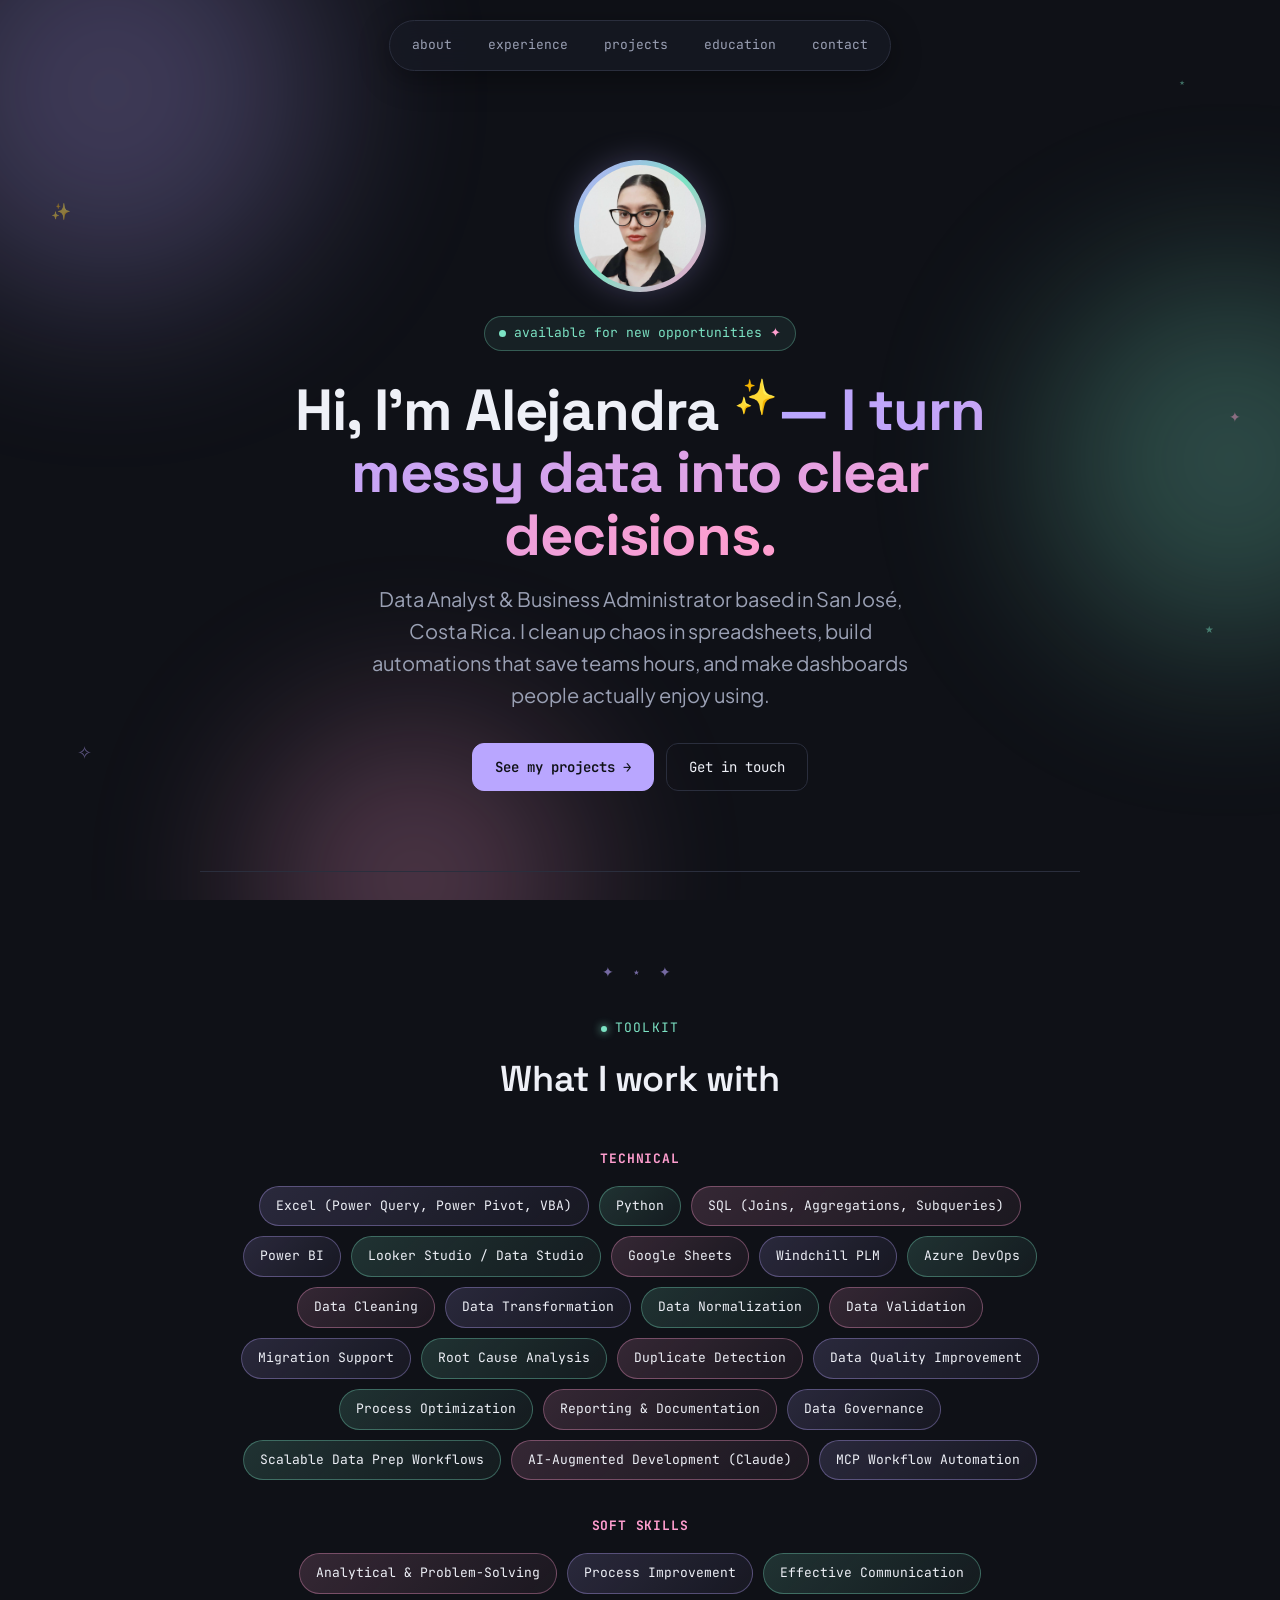
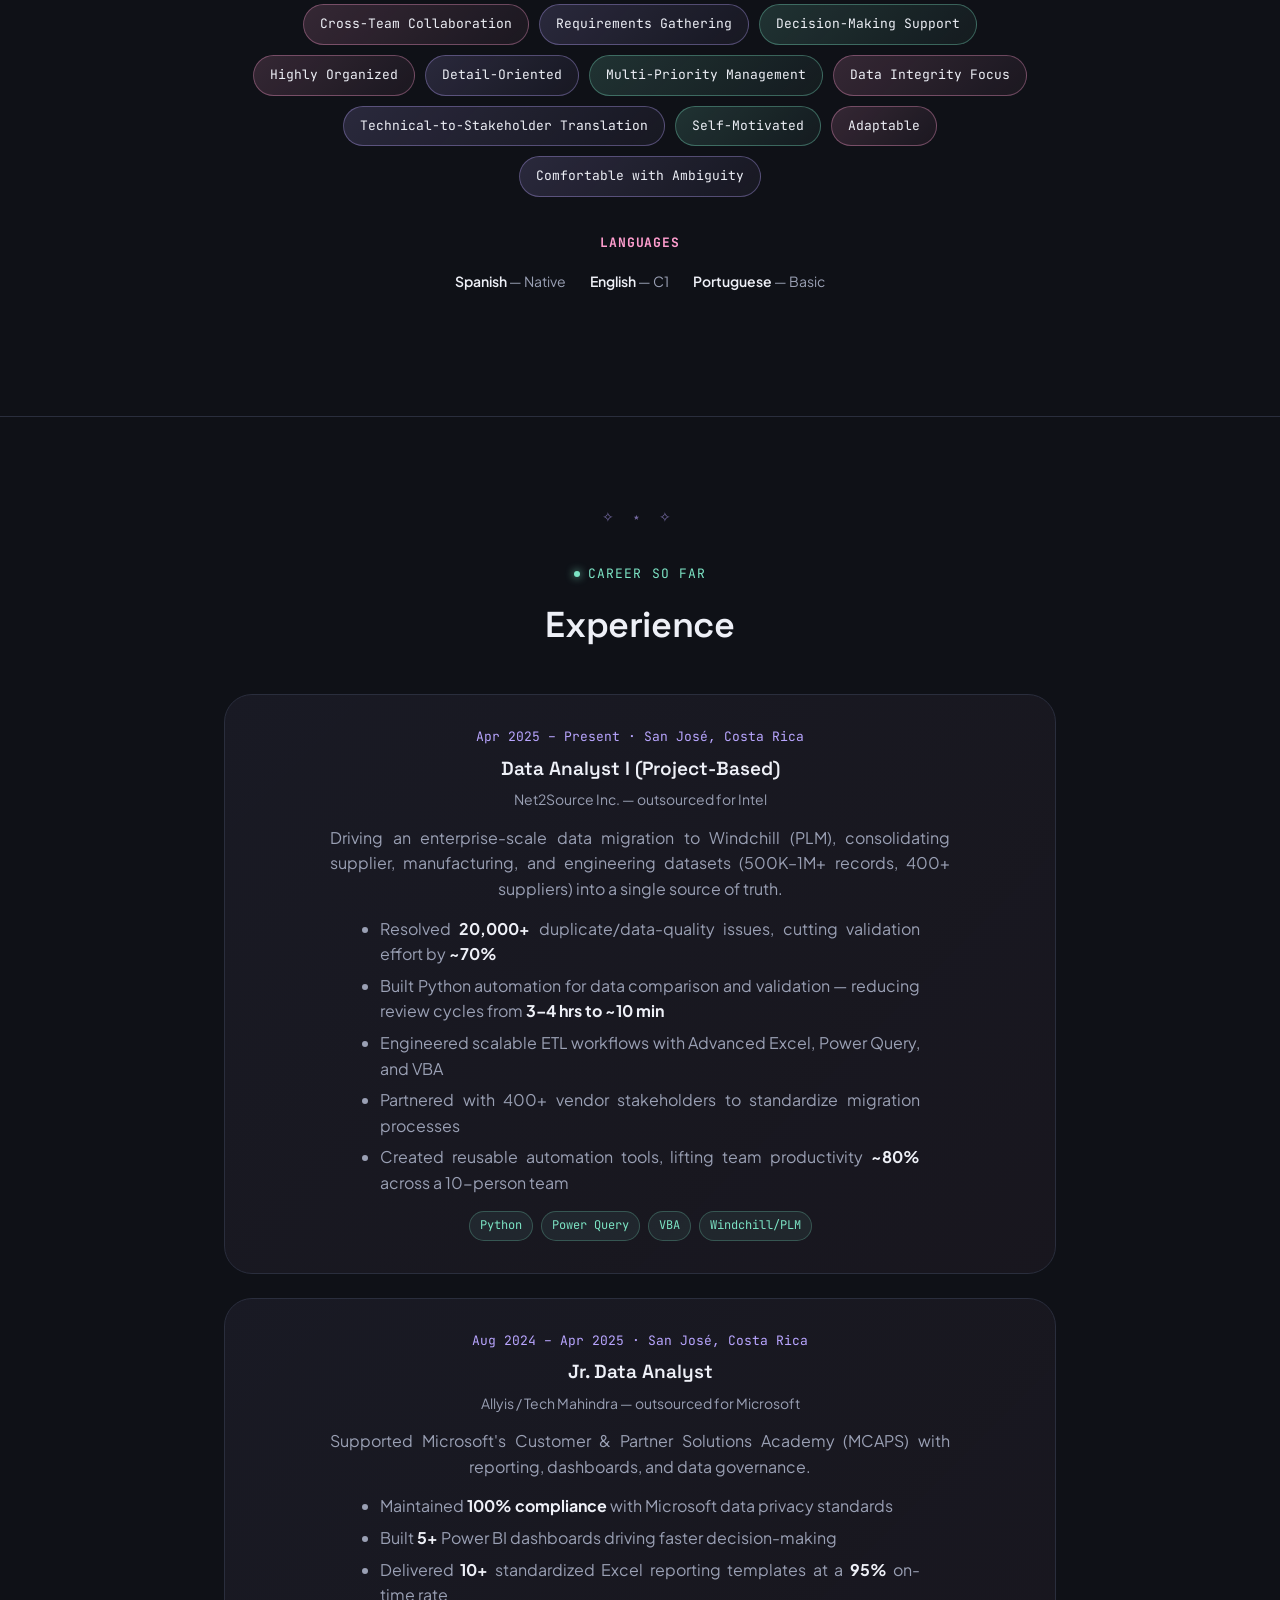
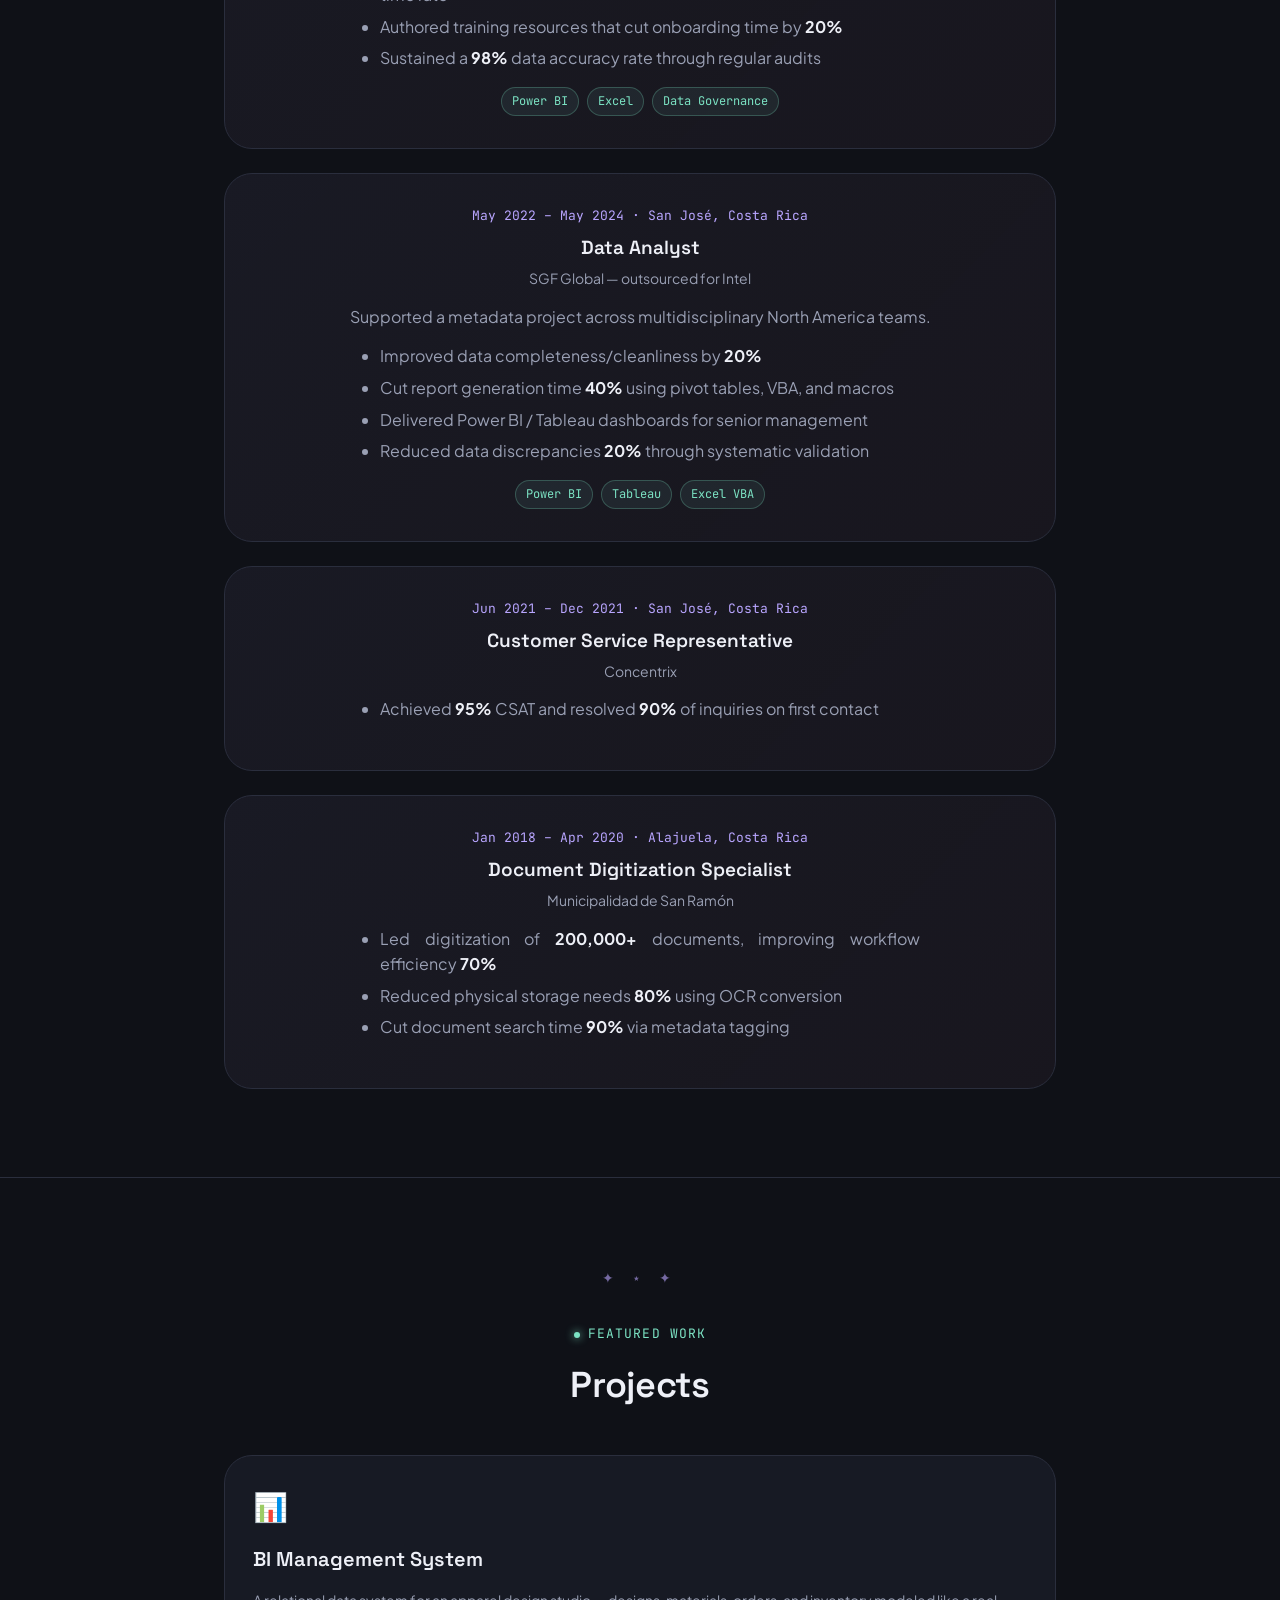
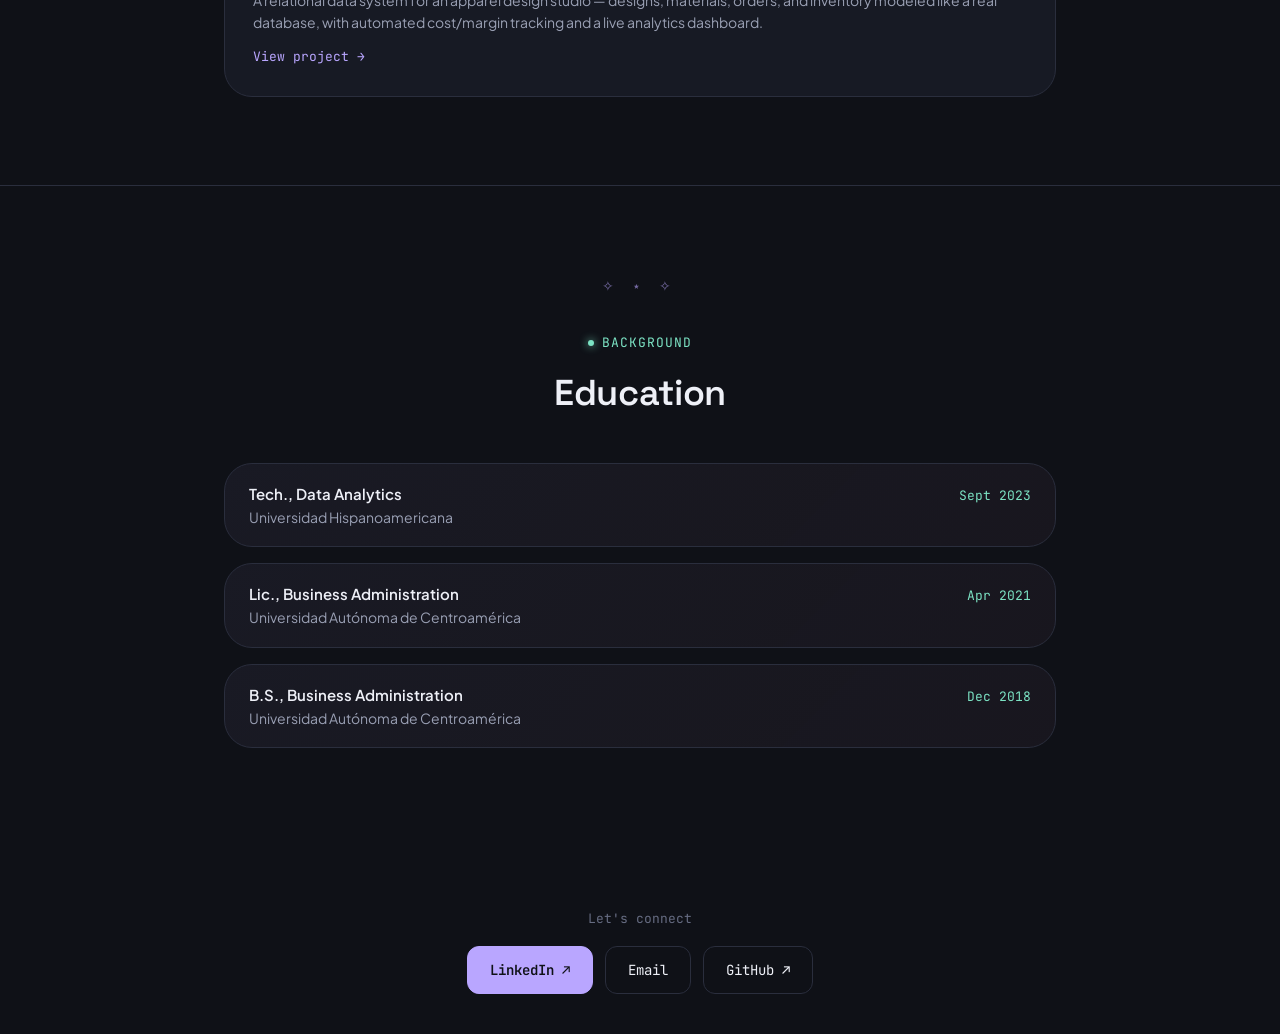
==== commit 7fa8d4bb: "Add files via upload" ====
--- a/index.html
+++ b/index.html
@@ -72,6 +72,7 @@
         <span class="chip chip-a">Data Governance</span>
         <span class="chip chip-b">Scalable Data Prep Workflows</span>
         <span class="chip chip-c">AI-Augmented Development (Claude)</span>
+        <span class="chip chip-a">MCP Workflow Automation</span>
       </div>
     </div>
 
